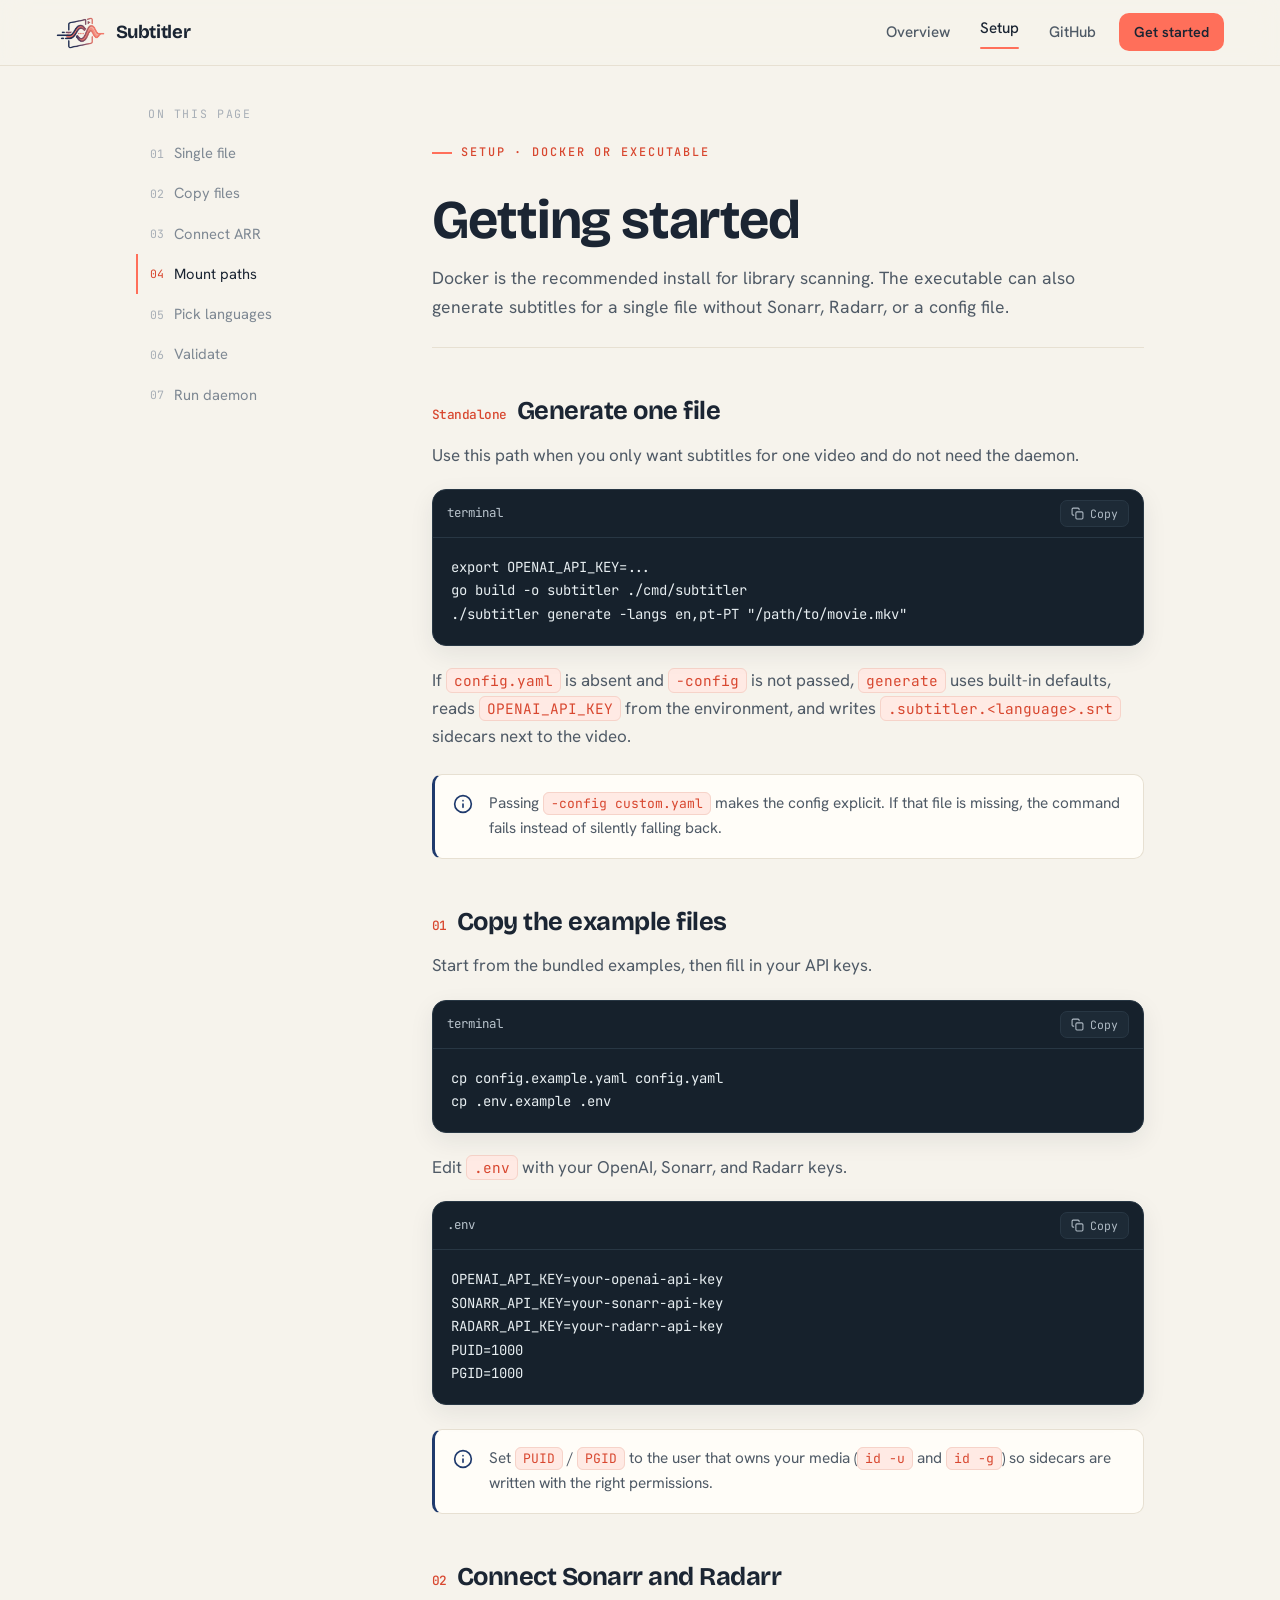
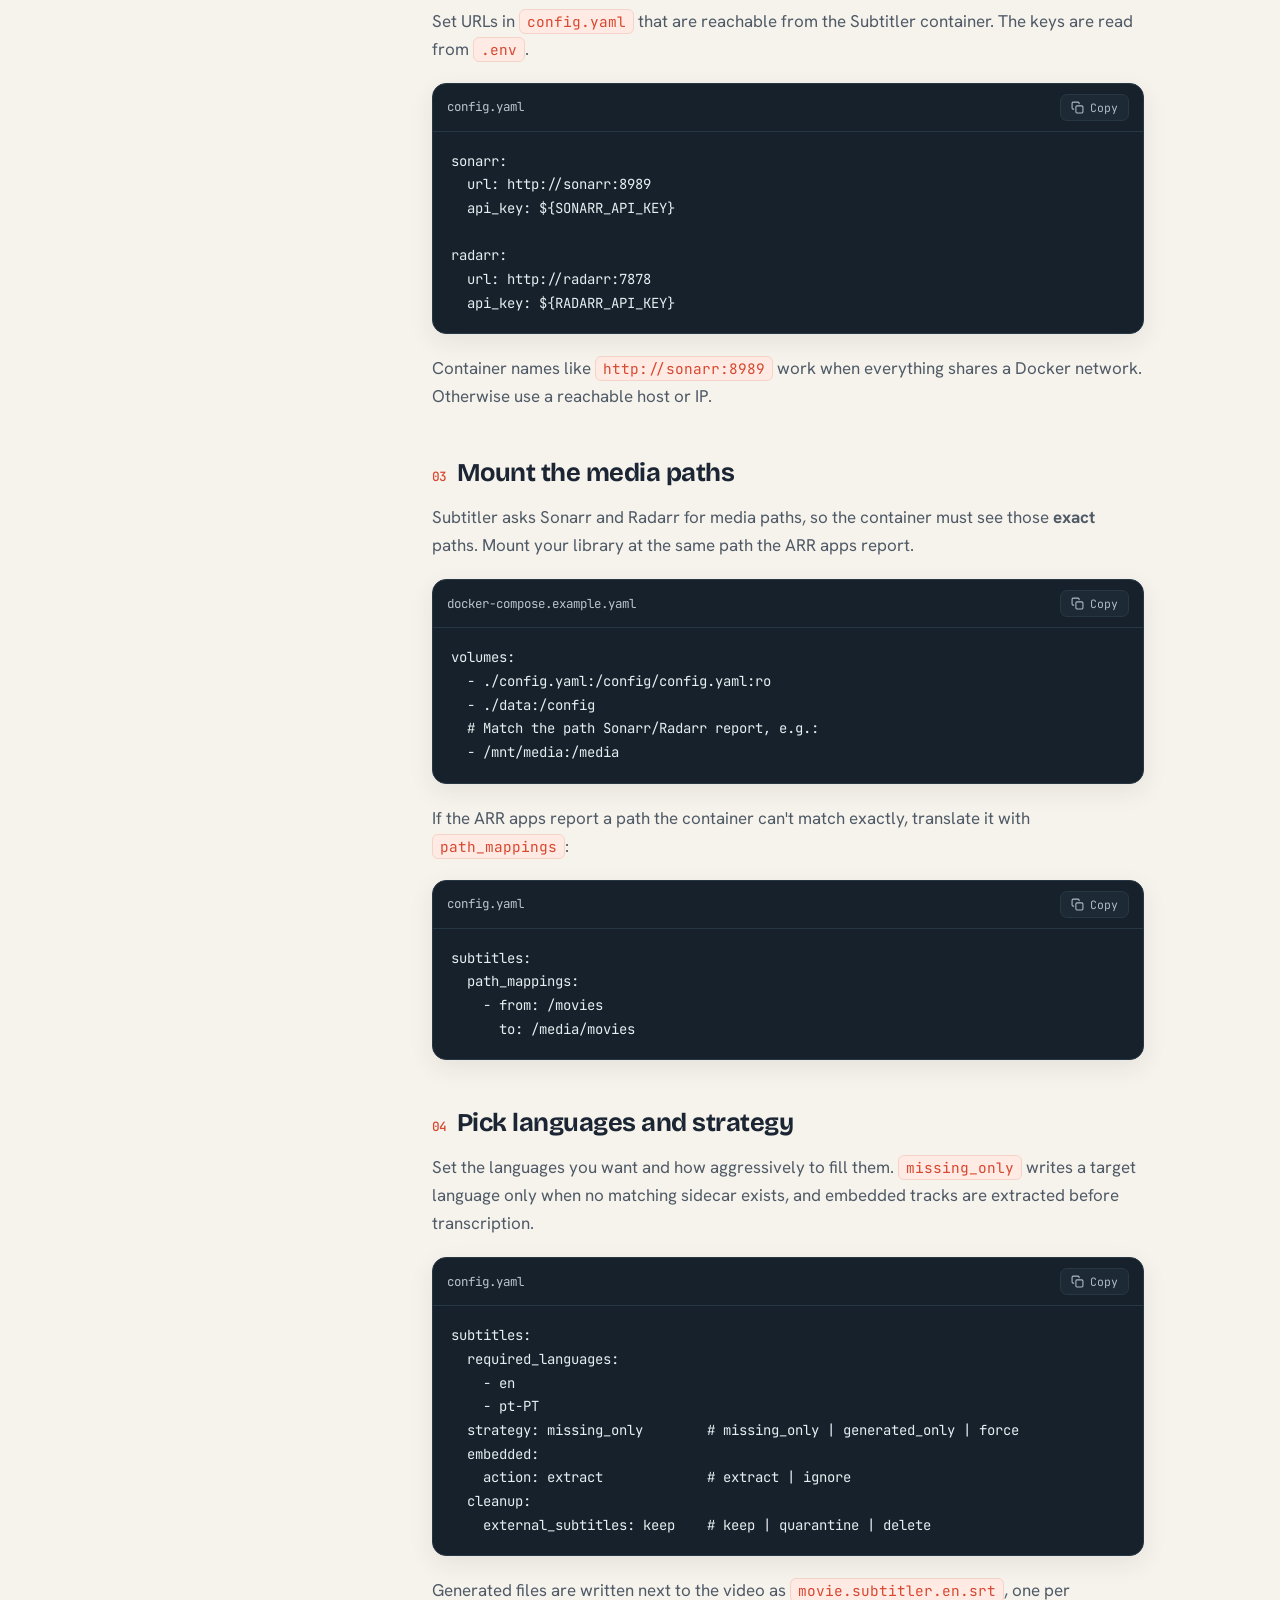
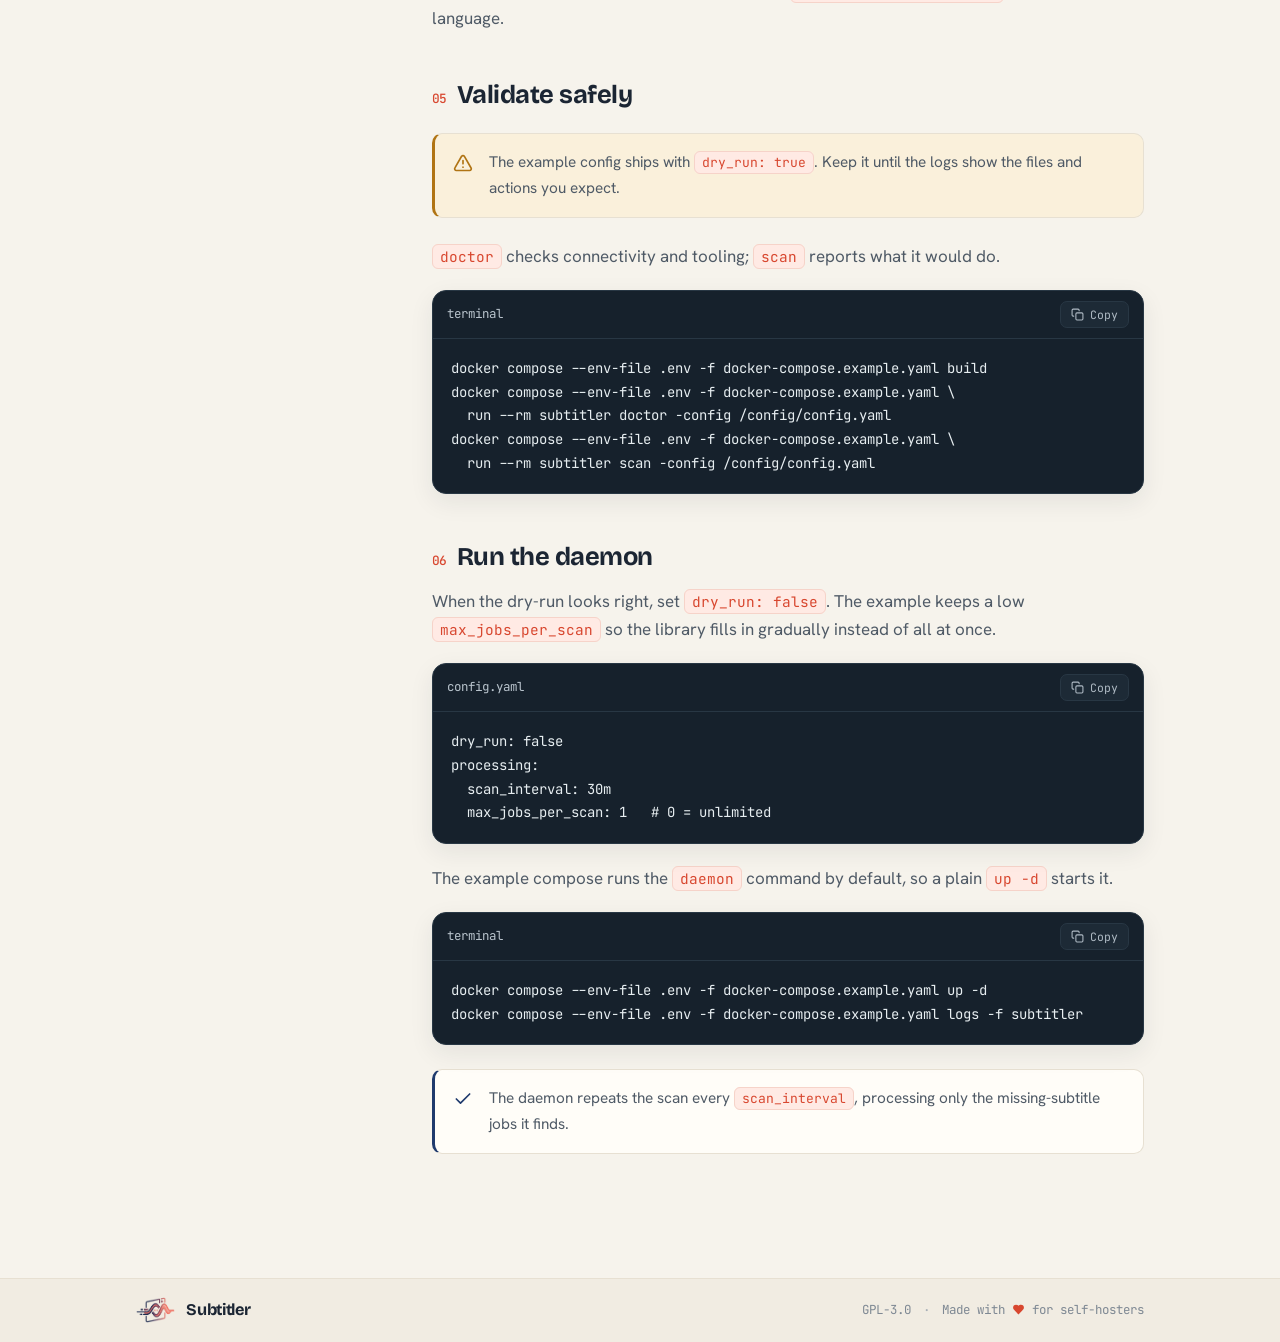
==== docs/getting-started.html @ c9f1393c "Prepare public release" ====
<!doctype html>
<html lang="en">
  <head>
    <meta charset="UTF-8" />
    <meta name="viewport" content="width=device-width, initial-scale=1.0" />
    <title>Getting started — Subtitler</title>
    <meta
      name="description"
      content="Install Subtitler with Docker, connect Sonarr and Radarr, mount media paths, and run the first safe library scan."
    />
    <link rel="icon" href="favicon.png" type="image/png" />
    <link rel="apple-touch-icon" href="apple-touch-icon.png" />
    <link rel="preconnect" href="https://fonts.googleapis.com" />
    <link rel="preconnect" href="https://fonts.gstatic.com" crossorigin />
    <link
      href="https://fonts.googleapis.com/css2?family=Bricolage+Grotesque:opsz,wght@12..96,600;12..96,700;12..96,800&family=Hanken+Grotesk:wght@400;500;600;700&family=JetBrains+Mono:wght@400;500&display=swap"
      rel="stylesheet"
    />
    <link rel="stylesheet" href="styles.css" />
  </head>
  <body>
    <header class="topbar">
      <a class="brand" href="index.html">
        <img class="logo" src="logo.png" alt="Subtitler" /><span>Subtitler</span>
      </a>
      <nav class="nav" id="nav">
        <a href="index.html">Overview</a>
        <a class="active" href="getting-started.html">Setup</a>
        <a href="https://github.com/Pedro-Revez-Silva/subtitler">GitHub</a>
        <a class="btn btn--primary btn--sm nav-cta" href="#copy">Get started</a>
      </nav>
      <button class="nav-toggle" aria-label="Menu" aria-expanded="false" aria-controls="nav">
        <svg viewBox="0 0 24 24" width="20" height="20" fill="none" stroke="currentColor" stroke-width="2" stroke-linecap="round"><path d="M4 7h16M4 12h16M4 17h16"/></svg>
      </button>
    </header>

    <main class="docs">
      <aside class="toc">
        <div class="toc-label">On this page</div>
        <a href="#single-file">Single file</a>
        <a href="#copy">Copy files</a>
        <a href="#arr">Connect ARR</a>
        <a href="#paths">Mount paths</a>
        <a href="#languages">Pick languages</a>
        <a href="#validate">Validate</a>
        <a href="#daemon">Run daemon</a>
      </aside>

      <article class="article">
        <div class="article-head">
          <span class="eyebrow">Setup · Docker or executable</span>
          <h1>Getting started</h1>
          <p>
            Docker is the recommended install for library scanning. The executable can also
            generate subtitles for a single file without Sonarr, Radarr, or a config file.
          </p>
        </div>

        <h2 id="single-file"><span class="step-tag">Standalone</span>Generate one file</h2>
        <p>Use this path when you only want subtitles for one video and do not need the daemon.</p>
        <div class="code">
          <div class="code-head">
            <span class="fname">terminal</span>
            <button class="code-copy" type="button"><svg viewBox="0 0 24 24" fill="none" stroke="currentColor" stroke-width="2" stroke-linecap="round" stroke-linejoin="round"><rect x="9" y="9" width="13" height="13" rx="2"/><path d="M5 15H4a2 2 0 0 1-2-2V4a2 2 0 0 1 2-2h9a2 2 0 0 1 2 2v1"/></svg><span class="copy-label">Copy</span></button>
          </div>
          <pre><code>export OPENAI_API_KEY=...
go build -o subtitler ./cmd/subtitler
./subtitler generate -langs en,pt-PT "/path/to/movie.mkv"</code></pre>
        </div>
        <p>
          If <code>config.yaml</code> is absent and <code>-config</code> is not passed,
          <code>generate</code> uses built-in defaults, reads <code>OPENAI_API_KEY</code>
          from the environment, and writes <code>.subtitler.&lt;language&gt;.srt</code>
          sidecars next to the video.
        </p>
        <div class="callout">
          <svg viewBox="0 0 24 24" fill="none" stroke="currentColor" stroke-width="2" stroke-linecap="round" stroke-linejoin="round"><circle cx="12" cy="12" r="10"/><path d="M12 16v-4M12 8h.01"/></svg>
          <p>Passing <code>-config custom.yaml</code> makes the config explicit. If that file is missing, the command fails instead of silently falling back.</p>
        </div>

        <h2 id="copy"><span class="step-tag">01</span>Copy the example files</h2>
        <p>Start from the bundled examples, then fill in your API keys.</p>
        <div class="code">
          <div class="code-head">
            <span class="fname">terminal</span>
            <button class="code-copy" type="button"><svg viewBox="0 0 24 24" fill="none" stroke="currentColor" stroke-width="2" stroke-linecap="round" stroke-linejoin="round"><rect x="9" y="9" width="13" height="13" rx="2"/><path d="M5 15H4a2 2 0 0 1-2-2V4a2 2 0 0 1 2-2h9a2 2 0 0 1 2 2v1"/></svg><span class="copy-label">Copy</span></button>
          </div>
          <pre><code>cp config.example.yaml config.yaml
cp .env.example .env</code></pre>
        </div>
        <p>Edit <code>.env</code> with your OpenAI, Sonarr, and Radarr keys.</p>
        <div class="code">
          <div class="code-head">
            <span class="fname">.env</span>
            <button class="code-copy" type="button"><svg viewBox="0 0 24 24" fill="none" stroke="currentColor" stroke-width="2" stroke-linecap="round" stroke-linejoin="round"><rect x="9" y="9" width="13" height="13" rx="2"/><path d="M5 15H4a2 2 0 0 1-2-2V4a2 2 0 0 1 2-2h9a2 2 0 0 1 2 2v1"/></svg><span class="copy-label">Copy</span></button>
          </div>
          <pre><code>OPENAI_API_KEY=your-openai-api-key
SONARR_API_KEY=your-sonarr-api-key
RADARR_API_KEY=your-radarr-api-key
PUID=1000
PGID=1000</code></pre>
        </div>
        <div class="callout">
          <svg viewBox="0 0 24 24" fill="none" stroke="currentColor" stroke-width="2" stroke-linecap="round" stroke-linejoin="round"><circle cx="12" cy="12" r="10"/><path d="M12 16v-4M12 8h.01"/></svg>
          <p>Set <code>PUID</code> / <code>PGID</code> to the user that owns your media (<code>id -u</code> and <code>id -g</code>) so sidecars are written with the right permissions.</p>
        </div>

        <h2 id="arr"><span class="step-tag">02</span>Connect Sonarr and Radarr</h2>
        <p>Set URLs in <code>config.yaml</code> that are reachable from the Subtitler container. The keys are read from <code>.env</code>.</p>
        <div class="code">
          <div class="code-head">
            <span class="fname">config.yaml</span>
            <button class="code-copy" type="button"><svg viewBox="0 0 24 24" fill="none" stroke="currentColor" stroke-width="2" stroke-linecap="round" stroke-linejoin="round"><rect x="9" y="9" width="13" height="13" rx="2"/><path d="M5 15H4a2 2 0 0 1-2-2V4a2 2 0 0 1 2-2h9a2 2 0 0 1 2 2v1"/></svg><span class="copy-label">Copy</span></button>
          </div>
          <pre><code>sonarr:
  url: http://sonarr:8989
  api_key: ${SONARR_API_KEY}

radarr:
  url: http://radarr:7878
  api_key: ${RADARR_API_KEY}</code></pre>
        </div>
        <p>Container names like <code>http://sonarr:8989</code> work when everything shares a Docker network. Otherwise use a reachable host or IP.</p>

        <h2 id="paths"><span class="step-tag">03</span>Mount the media paths</h2>
        <p>
          Subtitler asks Sonarr and Radarr for media paths, so the container must see those
          <strong>exact</strong> paths. Mount your library at the same path the ARR apps report.
        </p>
        <div class="code">
          <div class="code-head">
            <span class="fname">docker-compose.example.yaml</span>
            <button class="code-copy" type="button"><svg viewBox="0 0 24 24" fill="none" stroke="currentColor" stroke-width="2" stroke-linecap="round" stroke-linejoin="round"><rect x="9" y="9" width="13" height="13" rx="2"/><path d="M5 15H4a2 2 0 0 1-2-2V4a2 2 0 0 1 2-2h9a2 2 0 0 1 2 2v1"/></svg><span class="copy-label">Copy</span></button>
          </div>
          <pre><code>volumes:
  - ./config.yaml:/config/config.yaml:ro
  - ./data:/config
  # Match the path Sonarr/Radarr report, e.g.:
  - /mnt/media:/media</code></pre>
        </div>
        <p>If the ARR apps report a path the container can't match exactly, translate it with <code>path_mappings</code>:</p>
        <div class="code">
          <div class="code-head">
            <span class="fname">config.yaml</span>
            <button class="code-copy" type="button"><svg viewBox="0 0 24 24" fill="none" stroke="currentColor" stroke-width="2" stroke-linecap="round" stroke-linejoin="round"><rect x="9" y="9" width="13" height="13" rx="2"/><path d="M5 15H4a2 2 0 0 1-2-2V4a2 2 0 0 1 2-2h9a2 2 0 0 1 2 2v1"/></svg><span class="copy-label">Copy</span></button>
          </div>
          <pre><code>subtitles:
  path_mappings:
    - from: /movies
      to: /media/movies</code></pre>
        </div>

        <h2 id="languages"><span class="step-tag">04</span>Pick languages and strategy</h2>
        <p>
          Set the languages you want and how aggressively to fill them. <code>missing_only</code>
          writes a target language only when no matching sidecar exists, and embedded tracks are
          extracted before transcription.
        </p>
        <div class="code">
          <div class="code-head">
            <span class="fname">config.yaml</span>
            <button class="code-copy" type="button"><svg viewBox="0 0 24 24" fill="none" stroke="currentColor" stroke-width="2" stroke-linecap="round" stroke-linejoin="round"><rect x="9" y="9" width="13" height="13" rx="2"/><path d="M5 15H4a2 2 0 0 1-2-2V4a2 2 0 0 1 2-2h9a2 2 0 0 1 2 2v1"/></svg><span class="copy-label">Copy</span></button>
          </div>
          <pre><code>subtitles:
  required_languages:
    - en
    - pt-PT
  strategy: missing_only        # missing_only | generated_only | force
  embedded:
    action: extract             # extract | ignore
  cleanup:
    external_subtitles: keep    # keep | quarantine | delete</code></pre>
        </div>
        <p>Generated files are written next to the video as <code>movie.subtitler.en.srt</code>, one per language.</p>

        <h2 id="validate"><span class="step-tag">05</span>Validate safely</h2>
        <div class="callout callout--warn">
          <svg viewBox="0 0 24 24" fill="none" stroke="currentColor" stroke-width="2" stroke-linecap="round" stroke-linejoin="round"><path d="m10.3 3.9-8 14A2 2 0 0 0 4 21h16a2 2 0 0 0 1.7-3l-8-14a2 2 0 0 0-3.4 0z"/><path d="M12 9v4M12 17h.01"/></svg>
          <p>The example config ships with <code>dry_run: true</code>. Keep it until the logs show the files and actions you expect.</p>
        </div>
        <p><code>doctor</code> checks connectivity and tooling; <code>scan</code> reports what it would do.</p>
        <div class="code">
          <div class="code-head">
            <span class="fname">terminal</span>
            <button class="code-copy" type="button"><svg viewBox="0 0 24 24" fill="none" stroke="currentColor" stroke-width="2" stroke-linecap="round" stroke-linejoin="round"><rect x="9" y="9" width="13" height="13" rx="2"/><path d="M5 15H4a2 2 0 0 1-2-2V4a2 2 0 0 1 2-2h9a2 2 0 0 1 2 2v1"/></svg><span class="copy-label">Copy</span></button>
          </div>
          <pre><code>docker compose --env-file .env -f docker-compose.example.yaml build
docker compose --env-file .env -f docker-compose.example.yaml \
  run --rm subtitler doctor -config /config/config.yaml
docker compose --env-file .env -f docker-compose.example.yaml \
  run --rm subtitler scan -config /config/config.yaml</code></pre>
        </div>

        <h2 id="daemon"><span class="step-tag">06</span>Run the daemon</h2>
        <p>
          When the dry-run looks right, set <code>dry_run: false</code>. The example keeps a low
          <code>max_jobs_per_scan</code> so the library fills in gradually instead of all at once.
        </p>
        <div class="code">
          <div class="code-head">
            <span class="fname">config.yaml</span>
            <button class="code-copy" type="button"><svg viewBox="0 0 24 24" fill="none" stroke="currentColor" stroke-width="2" stroke-linecap="round" stroke-linejoin="round"><rect x="9" y="9" width="13" height="13" rx="2"/><path d="M5 15H4a2 2 0 0 1-2-2V4a2 2 0 0 1 2-2h9a2 2 0 0 1 2 2v1"/></svg><span class="copy-label">Copy</span></button>
          </div>
          <pre><code>dry_run: false
processing:
  scan_interval: 30m
  max_jobs_per_scan: 1   # 0 = unlimited</code></pre>
        </div>
        <p>The example compose runs the <code>daemon</code> command by default, so a plain <code>up -d</code> starts it.</p>
        <div class="code">
          <div class="code-head">
            <span class="fname">terminal</span>
            <button class="code-copy" type="button"><svg viewBox="0 0 24 24" fill="none" stroke="currentColor" stroke-width="2" stroke-linecap="round" stroke-linejoin="round"><rect x="9" y="9" width="13" height="13" rx="2"/><path d="M5 15H4a2 2 0 0 1-2-2V4a2 2 0 0 1 2-2h9a2 2 0 0 1 2 2v1"/></svg><span class="copy-label">Copy</span></button>
          </div>
          <pre><code>docker compose --env-file .env -f docker-compose.example.yaml up -d
docker compose --env-file .env -f docker-compose.example.yaml logs -f subtitler</code></pre>
        </div>
        <div class="callout">
          <svg viewBox="0 0 24 24" fill="none" stroke="currentColor" stroke-width="2" stroke-linecap="round" stroke-linejoin="round"><path d="M20 6 9 17l-5-5"/></svg>
          <p>The daemon repeats the scan every <code>scan_interval</code>, processing only the missing-subtitle jobs it finds.</p>
        </div>
      </article>
    </main>

    <footer class="footer">
      <div class="container footer-thin">
        <a class="brand" href="index.html"><img class="logo" src="logo.png" alt="Subtitler" /><span>Subtitler</span></a>
        <div class="footer-meta">
          <a href="https://github.com/Pedro-Revez-Silva/subtitler/blob/main/LICENSE">GPL-3.0</a>
          <span class="sep">·</span>
          <span>Made with <svg class="heart" viewBox="0 0 24 24" fill="currentColor" aria-hidden="true"><path d="M19 14c1.49-1.46 3-3.21 3-5.5A5.5 5.5 0 0 0 16.5 3c-1.76 0-3 .5-4.5 2-1.5-1.5-2.74-2-4.5-2A5.5 5.5 0 0 0 2 8.5c0 2.29 1.51 4.04 3 5.5l7 7Z"/></svg> for self-hosters</span>
        </div>
      </div>
    </footer>

    <script src="main.js" defer></script>
  </body>
</html>
---- docs/styles.css ----
/* =============================================================================
   Subtitler — design system (light · flat color)
   Warm paper surfaces that match the logo's own near-white card. The logo is
   built from flat navy / violet / coral, so the site is too — no gradients.
   Editorial grotesque type, generous space, restrained accents.
   ============================================================================= */

/* -----------------------------------------------------------------------------
   1. Tokens
   -------------------------------------------------------------------------- */
:root {
  /* Surfaces — warm paper */
  --bg: #f6f3ec;
  --bg-2: #f1ece2;
  --surface: #fffdf8;
  --surface-2: #faf6ee;

  /* Lines */
  --border: #e7e0d2;
  --border-strong: #d8cfbd;

  /* Ink — dark navy-slate text */
  --ink: #1b2533;
  --text-dim: #4f5a66;
  --text-mute: #7e8893;
  --text-faint: #a8afb7;

  /* Brand — flat colors lifted from the mark */
  --coral: #ff6f5a;       /* fills: buttons, icon tiles */
  --coral-ink: #d8472f;   /* coral for text/links on light (contrast) */
  --navy: #1f3a6d;
  --violet: #6f4f93;

  /* Semantic */
  --ok: #1f7a52;
  --warn: #b07414;

  /* Tints */
  --coral-tint: #ffeae4;
  --coral-tint-line: #f6d3c9;
  --ok-tint: #e6f3ec;
  --ok-tint-line: #cce7d9;
  --warn-tint: #faf0db;
  --warn-tint-line: #ecd9ab;

  /* Dark code panel (intentional contrast against the paper) */
  --code-bg: #16212c;
  --code-text: #e7eef1;
  --code-mute: #8b97a3;
  --code-border: #283744;

  /* Type */
  --font-display: "Bricolage Grotesque", ui-sans-serif, system-ui, sans-serif;
  --font-body: "Hanken Grotesk", ui-sans-serif, system-ui, -apple-system, sans-serif;
  --font-mono: "JetBrains Mono", "SF Mono", ui-monospace, Consolas, monospace;

  /* Radii */
  --r-xs: 7px;
  --r-sm: 10px;
  --r-md: 14px;
  --r-lg: 20px;
  --r-pill: 999px;

  /* Shadows — soft, navy-tinted */
  --shadow-sm: 0 1px 2px rgba(27, 37, 51, 0.05);
  --shadow-md: 0 8px 24px rgba(27, 37, 51, 0.08);
  --shadow-lg: 0 24px 56px rgba(27, 37, 51, 0.12);

  /* Layout */
  --maxw: 1120px;
  --maxw-prose: 740px;
  --topbar-h: 66px;
  --gutter: clamp(20px, 5vw, 56px);

  --ease: cubic-bezier(0.22, 0.61, 0.36, 1);
}

/* -----------------------------------------------------------------------------
   2. Base
   -------------------------------------------------------------------------- */
*,
*::before,
*::after {
  box-sizing: border-box;
}

html {
  scroll-behavior: smooth;
  -webkit-text-size-adjust: 100%;
}

body {
  margin: 0;
  font-family: var(--font-body);
  font-size: 17px;
  line-height: 1.65;
  color: var(--ink);
  background: var(--bg);
  -webkit-font-smoothing: antialiased;
  text-rendering: optimizeLegibility;
  overflow-x: hidden;
}

a {
  color: var(--coral-ink);
  text-decoration: none;
}

img,
svg {
  display: block;
  max-width: 100%;
}

::selection {
  background: var(--coral-tint);
  color: var(--ink);
}

:focus-visible {
  outline: 2px solid var(--coral-ink);
  outline-offset: 3px;
  border-radius: 4px;
}

/* -----------------------------------------------------------------------------
   3. Typography
   -------------------------------------------------------------------------- */
h1,
h2,
h3,
h4 {
  font-family: var(--font-display);
  font-weight: 700;
  line-height: 1.05;
  letter-spacing: -0.02em;
  margin: 0;
  color: var(--ink);
}

.display {
  font-size: clamp(2.7rem, 6vw, 4.8rem);
  font-weight: 800;
  letter-spacing: -0.035em;
  line-height: 0.98;
}

h2 {
  font-size: clamp(1.9rem, 3.4vw, 2.7rem);
}

h3 {
  font-size: 1.18rem;
  letter-spacing: -0.01em;
}

p {
  margin: 0 0 1.1em;
}

.lead {
  font-size: clamp(1.08rem, 1.6vw, 1.28rem);
  color: var(--text-dim);
  line-height: 1.6;
}

.accent {
  color: var(--coral-ink);
}

code,
pre,
.mono {
  font-family: var(--font-mono);
}

/* -----------------------------------------------------------------------------
   4. Layout primitives
   -------------------------------------------------------------------------- */
.container {
  width: 100%;
  max-width: var(--maxw);
  margin-inline: auto;
  padding-inline: var(--gutter);
}

.section {
  padding-block: clamp(56px, 8vw, 104px);
  position: relative;
}

.section--alt {
  background: var(--bg-2);
  border-block: 1px solid var(--border);
}

.section-head {
  max-width: 660px;
  margin-bottom: clamp(32px, 4vw, 52px);
}

.eyebrow {
  display: inline-flex;
  align-items: center;
  gap: 9px;
  font-family: var(--font-mono);
  font-size: 0.74rem;
  font-weight: 500;
  letter-spacing: 0.16em;
  text-transform: uppercase;
  color: var(--coral-ink);
  margin-bottom: 15px;
}

.eyebrow::before {
  content: "";
  width: 20px;
  height: 2px;
  background: var(--coral);
}

.section-head p {
  margin-top: 13px;
  color: var(--text-dim);
  font-size: 1.06rem;
}

/* -----------------------------------------------------------------------------
   5. Topbar
   -------------------------------------------------------------------------- */
.topbar {
  position: sticky;
  top: 0;
  z-index: 50;
  height: var(--topbar-h);
  display: flex;
  align-items: center;
  gap: 20px;
  padding-inline: var(--gutter);
  background: rgba(246, 243, 236, 0.82);
  backdrop-filter: blur(14px) saturate(140%);
  border-bottom: 1px solid var(--border);
}

.brand {
  display: inline-flex;
  align-items: center;
  gap: 11px;
  font-family: var(--font-display);
  font-weight: 700;
  font-size: 1.16rem;
  letter-spacing: -0.02em;
  color: var(--ink);
}

.brand .logo {
  height: 32px;
  width: auto;
}

.nav {
  margin-left: auto;
  display: flex;
  align-items: center;
  gap: 4px;
}

.nav a:not(.btn) {
  padding: 8px 13px;
  border-radius: var(--r-xs);
  color: var(--text-dim);
  font-size: 0.95rem;
  font-weight: 500;
  transition: color 0.16s var(--ease), background 0.16s var(--ease);
}

.nav a:not(.btn):hover {
  color: var(--ink);
  background: var(--surface-2);
}

.nav a.active {
  color: var(--ink);
}

.nav a.active::after {
  content: "";
  display: block;
  height: 2px;
  margin-top: 5px;
  border-radius: 2px;
  background: var(--coral);
}

.nav .nav-cta {
  margin-left: 6px;
}

.nav-toggle {
  display: none;
  margin-left: auto;
  width: 42px;
  height: 42px;
  border: 1px solid var(--border-strong);
  border-radius: var(--r-xs);
  background: var(--surface);
  color: var(--ink);
  cursor: pointer;
}

/* -----------------------------------------------------------------------------
   6. Buttons, pills, chips
   -------------------------------------------------------------------------- */
.btn {
  display: inline-flex;
  align-items: center;
  justify-content: center;
  gap: 9px;
  min-height: 46px;
  padding: 0 20px;
  border: 1px solid var(--border-strong);
  border-radius: var(--r-sm);
  background: var(--surface);
  color: var(--ink);
  font-family: var(--font-body);
  font-size: 0.98rem;
  font-weight: 600;
  cursor: pointer;
  transition: transform 0.16s var(--ease), border-color 0.16s var(--ease),
    background 0.16s var(--ease), box-shadow 0.16s var(--ease);
}

.btn:hover {
  transform: translateY(-2px);
  box-shadow: var(--shadow-sm);
}

.btn svg {
  width: 18px;
  height: 18px;
}

/* coral fill, dark ink label — flat and high-contrast */
.btn--primary {
  border-color: transparent;
  background: var(--coral);
  color: var(--ink);
}

.btn--primary:hover {
  background: #ff5e46;
  box-shadow: 0 10px 26px rgba(255, 111, 90, 0.34);
}

.btn--ghost {
  background: transparent;
  border-color: var(--border-strong);
}

.btn--ghost:hover {
  background: var(--surface);
}

.btn--sm {
  min-height: 38px;
  padding: 0 14px;
  font-size: 0.9rem;
}

.pill {
  display: inline-flex;
  align-items: center;
  gap: 8px;
  padding: 6px 14px;
  border: 1px solid var(--border-strong);
  border-radius: var(--r-pill);
  background: var(--surface);
  font-family: var(--font-mono);
  font-size: 0.76rem;
  letter-spacing: 0.03em;
  color: var(--text-dim);
}

.pill .dot {
  width: 7px;
  height: 7px;
  border-radius: 50%;
  background: var(--ok);
}

.pill .dot--beta {
  background: #f0852b;
  box-shadow: 0 0 0 3px rgba(240, 133, 43, 0.16);
}

.chip {
  display: inline-flex;
  align-items: center;
  gap: 5px;
  padding: 3px 9px;
  border-radius: var(--r-pill);
  font-family: var(--font-mono);
  font-size: 0.72rem;
  font-weight: 500;
  border: 1px solid var(--border);
  color: var(--text-dim);
  white-space: nowrap;
}

.chip--ok {
  color: var(--ok);
  border-color: var(--ok-tint-line);
  background: var(--ok-tint);
}

.chip--run {
  color: var(--coral-ink);
  border-color: var(--coral-tint-line);
  background: var(--coral-tint);
}

/* -----------------------------------------------------------------------------
   7. Hero
   -------------------------------------------------------------------------- */
.hero {
  padding-block: clamp(52px, 8vw, 96px) clamp(56px, 9vw, 104px);
}

.hero-grid {
  display: grid;
  grid-template-columns: minmax(0, 1.04fr) minmax(0, 0.96fr);
  gap: clamp(36px, 6vw, 76px);
  align-items: center;
}

.hero-inner {
  max-width: 760px;
}

.hero h1 {
  margin: 18px 0 22px;
}

.hero .lead {
  max-width: 620px;
  margin-bottom: 30px;
}

.hero-actions {
  display: flex;
  flex-wrap: wrap;
  gap: 14px;
  margin-bottom: 28px;
}

.hero-meta {
  display: flex;
  flex-wrap: wrap;
  gap: 10px 22px;
  color: var(--text-mute);
  font-family: var(--font-mono);
  font-size: 0.8rem;
}

.hero-meta span {
  display: inline-flex;
  align-items: center;
  gap: 7px;
}

.hero-meta svg {
  width: 15px;
  height: 15px;
  color: var(--coral-ink);
}

/* -----------------------------------------------------------------------------
   8. Steps (how it works)
   -------------------------------------------------------------------------- */
.steps {
  display: grid;
  grid-template-columns: repeat(4, 1fr);
  gap: 18px;
}

.step {
  position: relative;
  padding: 26px 22px;
  border: 1px solid var(--border);
  border-radius: var(--r-md);
  background: var(--surface);
  transition: border-color 0.2s var(--ease), transform 0.2s var(--ease),
    box-shadow 0.2s var(--ease);
}

.step:hover {
  border-color: var(--border-strong);
  transform: translateY(-3px);
  box-shadow: var(--shadow-md);
}

.step .num {
  display: inline-flex;
  align-items: center;
  justify-content: center;
  width: 38px;
  height: 38px;
  border-radius: var(--r-sm);
  background: var(--coral-tint);
  border: 1px solid var(--coral-tint-line);
  color: var(--coral-ink);
  font-family: var(--font-mono);
  font-weight: 500;
  margin-bottom: 18px;
}

.step h3 {
  margin-bottom: 8px;
}

.step p {
  margin: 0;
  color: var(--text-dim);
  font-size: 0.95rem;
}

.step:not(:last-child)::after {
  content: "";
  position: absolute;
  top: 44px;
  right: -13px;
  width: 8px;
  height: 8px;
  border-top: 2px solid var(--border-strong);
  border-right: 2px solid var(--border-strong);
  transform: rotate(45deg);
  z-index: 1;
}

/* -----------------------------------------------------------------------------
   9. Feature cards
   -------------------------------------------------------------------------- */
.features {
  display: grid;
  grid-template-columns: repeat(4, 1fr);
  gap: 18px;
}

.feature {
  position: relative;
  padding: 26px 24px;
  border: 1px solid var(--border);
  border-radius: var(--r-md);
  background: var(--surface);
  transition: border-color 0.2s var(--ease), transform 0.2s var(--ease),
    box-shadow 0.2s var(--ease);
}

.feature:hover {
  transform: translateY(-3px);
  border-color: var(--border-strong);
  box-shadow: var(--shadow-md);
}

.feature .icon {
  display: inline-flex;
  align-items: center;
  justify-content: center;
  width: 44px;
  height: 44px;
  border-radius: var(--r-sm);
  background: var(--coral-tint);
  color: var(--coral-ink);
  margin-bottom: 16px;
}

.feature .icon svg {
  width: 21px;
  height: 21px;
}

.feature h3 {
  margin-bottom: 8px;
}

.feature p {
  margin: 0;
  color: var(--text-dim);
  font-size: 0.93rem;
}

/* -----------------------------------------------------------------------------
   10. Code blocks (dark panel) + copy
   -------------------------------------------------------------------------- */
.code {
  position: relative;
  border: 1px solid var(--code-border);
  border-radius: var(--r-md);
  background: var(--code-bg);
  overflow: hidden;
  box-shadow: var(--shadow-md);
}

.code-head {
  display: flex;
  align-items: center;
  gap: 9px;
  padding: 10px 14px;
  border-bottom: 1px solid var(--code-border);
  font-family: var(--font-mono);
  font-size: 0.78rem;
  color: var(--code-mute);
}

.code-head .fname {
  color: #b9c4cd;
}

.code-copy {
  margin-left: auto;
  display: inline-flex;
  align-items: center;
  gap: 6px;
  padding: 5px 10px;
  border: 1px solid var(--code-border);
  border-radius: var(--r-xs);
  background: #1d2a36;
  color: #aeb9c3;
  font-family: var(--font-mono);
  font-size: 0.72rem;
  cursor: pointer;
  transition: color 0.16s, border-color 0.16s, background 0.16s;
}

.code-copy:hover {
  color: #fff;
  background: #25333f;
}

.code-copy svg {
  width: 13px;
  height: 13px;
}

.code-copy.copied {
  color: #6bd3a3;
  border-color: #2f5a48;
}

pre {
  margin: 0;
  overflow: auto;
  padding: 18px;
  font-size: 0.87rem;
  line-height: 1.7;
  color: var(--code-text);
}

pre code {
  font-family: var(--font-mono);
}

/* inline code */
p code,
li code,
.article code {
  padding: 2px 7px;
  border: 1px solid var(--coral-tint-line);
  border-radius: 6px;
  background: var(--coral-tint);
  color: var(--coral-ink);
  font-size: 0.85em;
}

/* ...but never style code inside a code block (beats .article code) */
pre code,
.article pre code {
  padding: 0;
  border: 0;
  border-radius: 0;
  background: none;
  color: inherit;
  font-size: inherit;
}

/* -----------------------------------------------------------------------------
   11. Footer
   -------------------------------------------------------------------------- */
.footer {
  border-top: 1px solid var(--border);
  background: var(--bg-2);
  padding-block: 18px;
}

.footer-thin {
  display: flex;
  align-items: center;
  justify-content: space-between;
  gap: 12px 24px;
  flex-wrap: wrap;
}

.footer-thin .brand {
  font-size: 1.02rem;
}

.footer-thin .brand .logo {
  height: 26px;
}

.footer-meta {
  display: inline-flex;
  align-items: center;
  gap: 12px;
  color: var(--text-mute);
  font-family: var(--font-mono);
  font-size: 0.78rem;
}

.footer-meta a {
  color: var(--text-mute);
  transition: color 0.16s var(--ease);
}

.footer-meta a:hover {
  color: var(--ink);
}

.footer-meta .sep {
  color: var(--text-faint);
}

.footer-meta .heart {
  display: inline-block;
  width: 13px;
  height: 13px;
  color: var(--coral-ink);
  vertical-align: -2px;
}

/* -----------------------------------------------------------------------------
   12. Docs / article layout
   -------------------------------------------------------------------------- */
.docs {
  display: grid;
  grid-template-columns: 240px minmax(0, 1fr);
  gap: clamp(28px, 5vw, 56px);
  max-width: var(--maxw);
  margin-inline: auto;
  padding-inline: var(--gutter);
  align-items: start;
}

.toc {
  position: sticky;
  top: calc(var(--topbar-h) + 32px);
  padding: 6px 0;
  counter-reset: toc-item;
}

.toc .toc-label {
  font-family: var(--font-mono);
  font-size: 0.72rem;
  letter-spacing: 0.14em;
  text-transform: uppercase;
  color: var(--text-faint);
  padding: 0 12px 10px;
}

.toc a {
  display: flex;
  align-items: center;
  gap: 10px;
  color: var(--text-mute);
  font-size: 0.92rem;
  padding: 8px 12px;
  border-left: 2px solid transparent;
  transition: color 0.16s var(--ease), border-color 0.16s var(--ease);
}

.toc a::before {
  content: counter(toc-item, decimal-leading-zero);
  counter-increment: toc-item;
  font-family: var(--font-mono);
  font-size: 0.72rem;
  color: var(--text-faint);
}

.toc a:hover {
  color: var(--text-dim);
}

.toc a.active {
  color: var(--ink);
  border-left-color: var(--coral);
}

.toc a.active::before {
  color: var(--coral-ink);
}

.article {
  max-width: var(--maxw-prose);
  padding-block: clamp(40px, 6vw, 68px) clamp(56px, 9vw, 100px);
}

.article-head {
  margin-bottom: 38px;
  padding-bottom: 26px;
  border-bottom: 1px solid var(--border);
}

.article-head h1 {
  font-size: clamp(2.3rem, 4.6vw, 3.4rem);
  margin: 14px 0 14px;
}

.article-head p {
  color: var(--text-dim);
  font-size: 1.1rem;
  margin: 0;
}

.article h2 {
  font-size: 1.6rem;
  margin: 50px 0 16px;
  scroll-margin-top: calc(var(--topbar-h) + 24px);
}

.article h2 .step-tag {
  font-family: var(--font-mono);
  font-size: 0.8rem;
  font-weight: 500;
  color: var(--coral-ink);
  margin-right: 10px;
}

.article p,
.article li {
  color: var(--text-dim);
}

.article ul {
  padding-left: 20px;
}

.article li {
  margin-bottom: 8px;
}

.article .code {
  margin: 20px 0;
}

/* callouts */
.callout {
  display: grid;
  grid-template-columns: 22px 1fr;
  gap: 14px;
  margin: 24px 0;
  padding: 16px 18px;
  border: 1px solid var(--border);
  border-left-width: 3px;
  border-left-color: var(--navy);
  border-radius: var(--r-sm);
  background: var(--surface);
  color: var(--text-dim);
  font-size: 0.96rem;
}

.callout svg {
  width: 20px;
  height: 20px;
  margin-top: 3px;
  color: var(--navy);
}

.callout--warn {
  border-left-color: var(--warn);
  background: var(--warn-tint);
}

.callout--warn svg {
  color: var(--warn);
}

.callout p {
  margin: 0;
}

/* -----------------------------------------------------------------------------
   13. Reveal-on-scroll
   -------------------------------------------------------------------------- */
[data-reveal] {
  opacity: 0;
  transform: translateY(16px);
  transition: opacity 0.6s var(--ease), transform 0.6s var(--ease);
}

[data-reveal].in {
  opacity: 1;
  transform: none;
}

@media (prefers-reduced-motion: reduce) {
  * {
    animation: none !important;
    transition: none !important;
  }
  html {
    scroll-behavior: auto;
  }
  [data-reveal] {
    opacity: 1;
    transform: none;
  }
}

/* -----------------------------------------------------------------------------
   14. Responsive
   -------------------------------------------------------------------------- */
@media (max-width: 980px) {
  .features {
    grid-template-columns: repeat(2, 1fr);
  }
  .steps {
    grid-template-columns: repeat(2, 1fr);
  }
  .step:not(:last-child)::after {
    display: none;
  }
}

@media (max-width: 820px) {
  .nav {
    position: fixed;
    inset: var(--topbar-h) 0 auto 0;
    flex-direction: column;
    align-items: stretch;
    gap: 4px;
    padding: 14px var(--gutter) 22px;
    background: rgba(246, 243, 236, 0.96);
    backdrop-filter: blur(14px) saturate(140%);
    border-bottom: 1px solid var(--border);
    box-shadow: var(--shadow-md);
    transform: translateY(-12px);
    opacity: 0;
    pointer-events: none;
    transition: opacity 0.2s var(--ease), transform 0.2s var(--ease);
  }
  .nav.open {
    opacity: 1;
    transform: none;
    pointer-events: auto;
  }
  .nav a:not(.btn) {
    padding: 12px 13px;
  }
  .nav a.active::after {
    display: none;
  }
  .nav-toggle {
    display: inline-flex;
    align-items: center;
    justify-content: center;
  }
  .hero-grid {
    grid-template-columns: 1fr;
  }
  .docs {
    grid-template-columns: 1fr;
  }
  .toc {
    position: static;
    display: flex;
    flex-wrap: wrap;
    gap: 4px;
    padding-top: 18px;
    border-bottom: 1px solid var(--border);
  }
  .toc .toc-label {
    width: 100%;
  }
  .toc a {
    border-left: 0;
    border-bottom: 2px solid transparent;
  }
  .toc a.active {
    border-left: 0;
    border-bottom-color: var(--coral);
  }
}

@media (max-width: 620px) {
  body {
    font-size: 16px;
  }
  .features,
  .steps {
    grid-template-columns: 1fr;
  }
  .hero-actions .btn {
    flex: 1;
  }
}
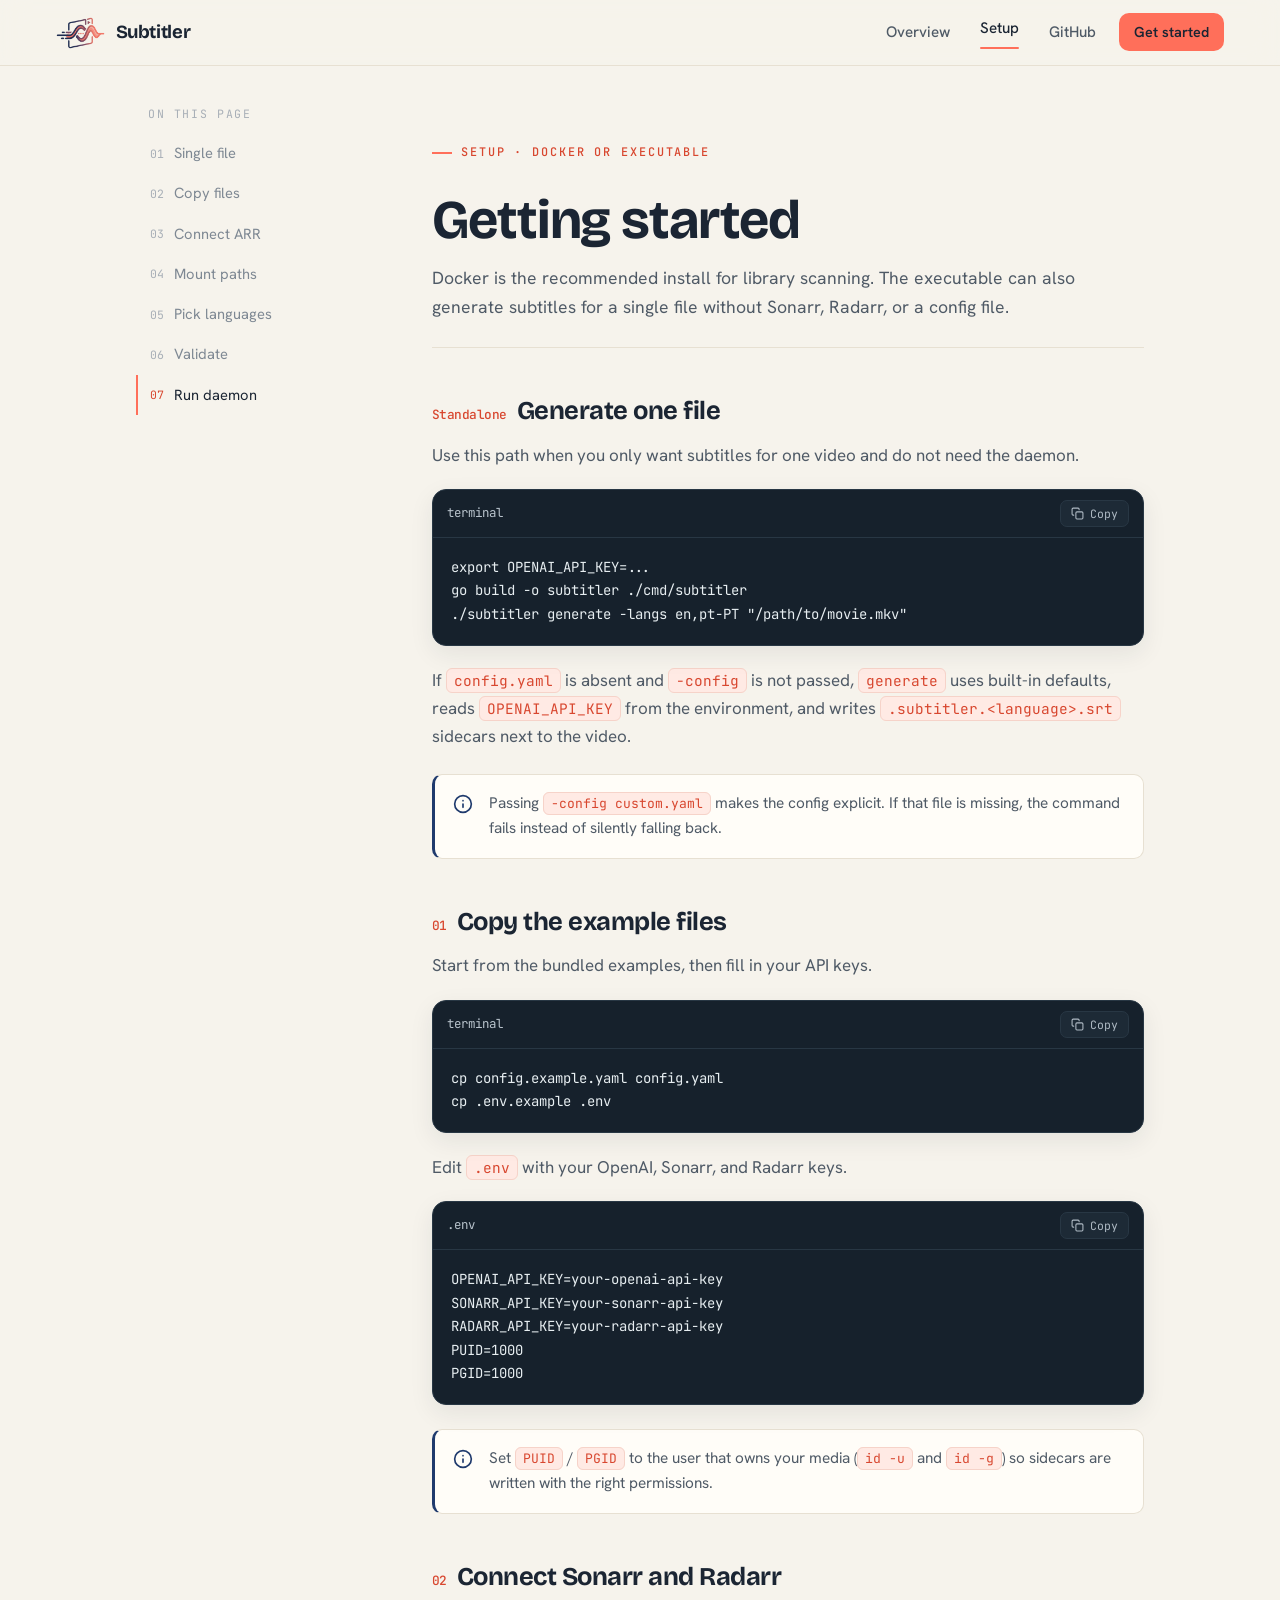
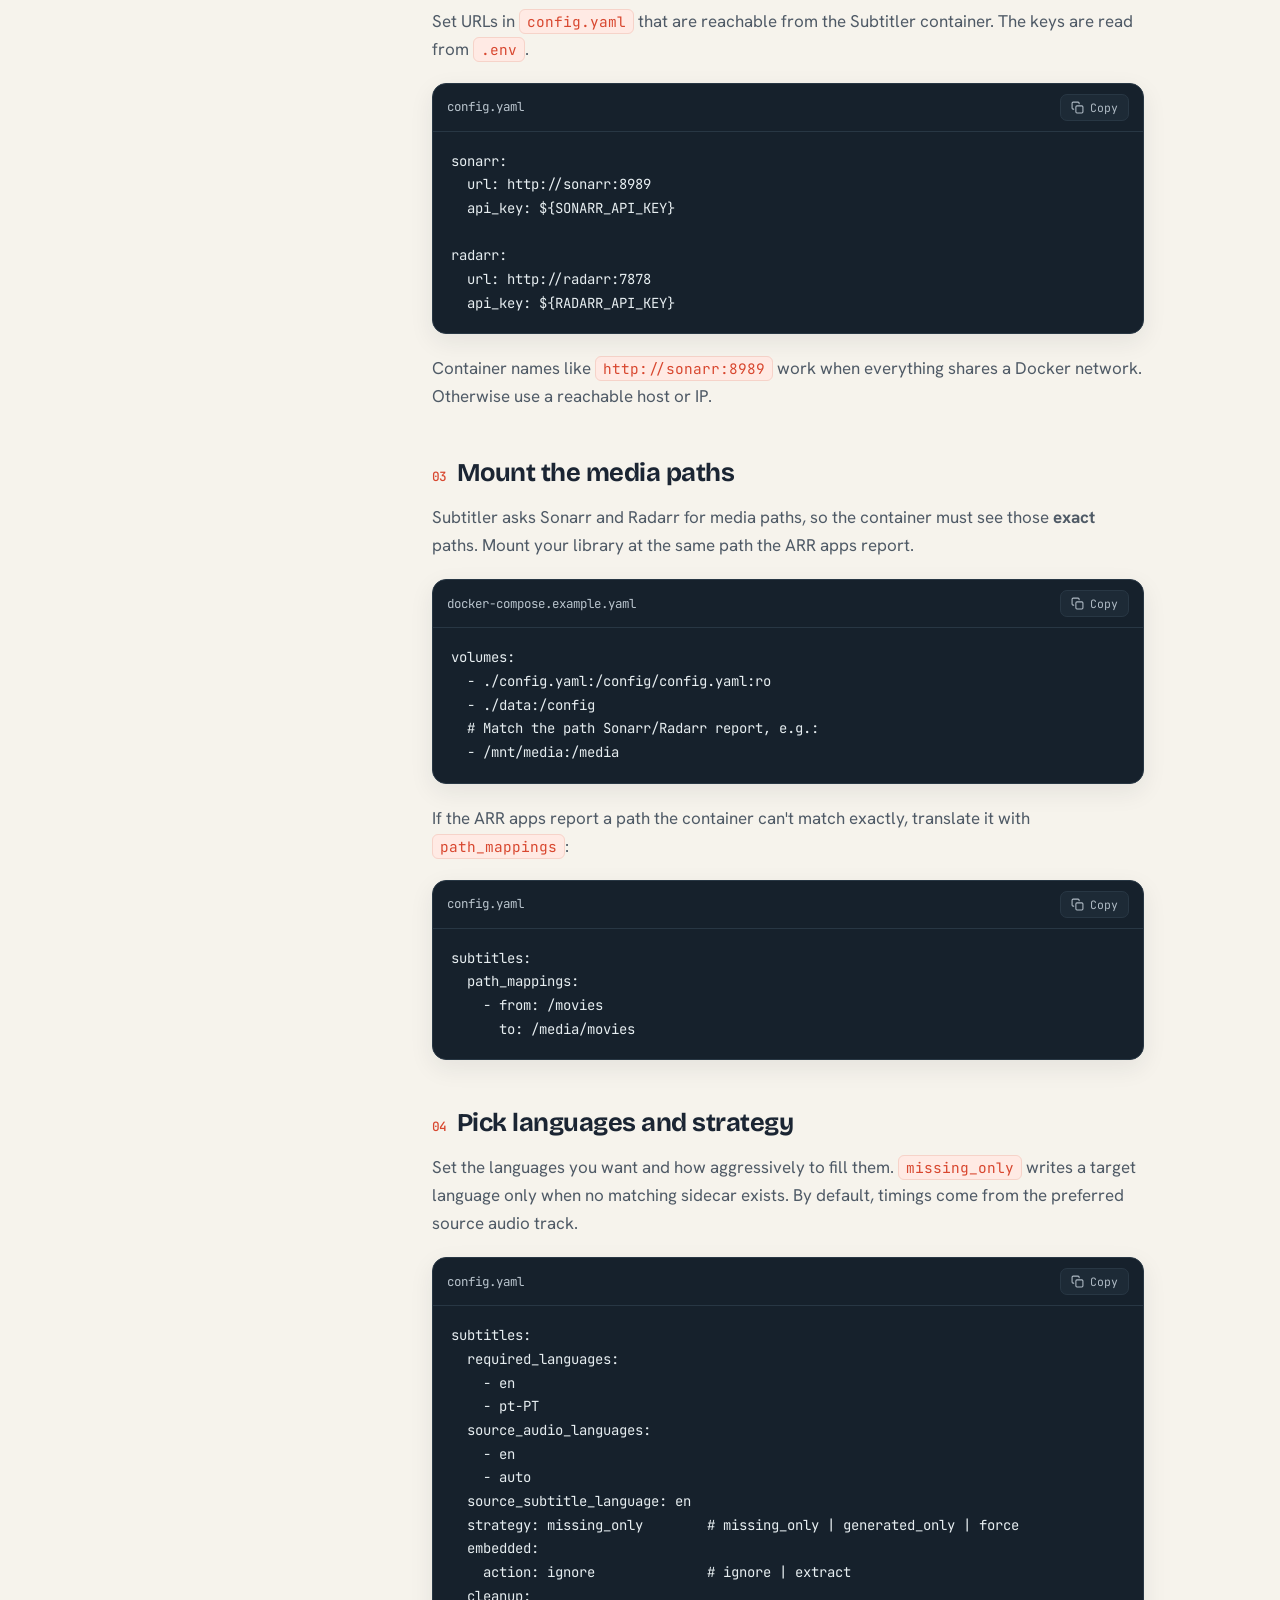
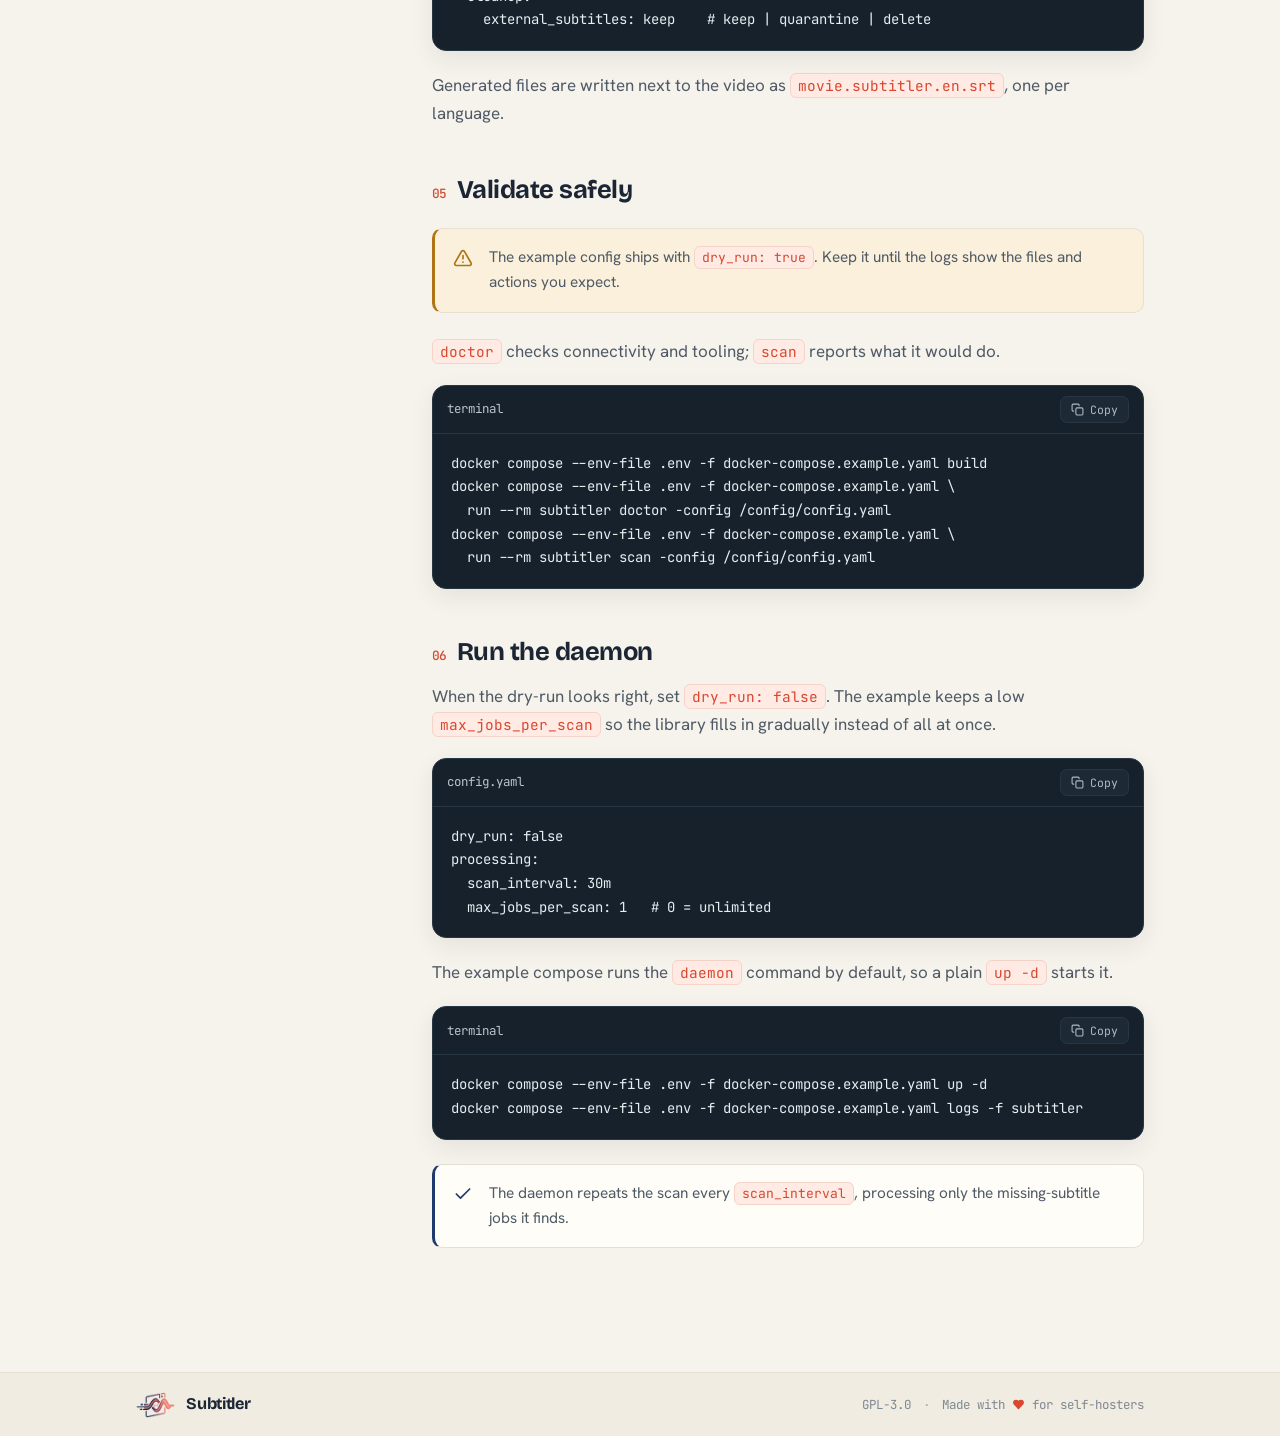
==== commit b9460d48: "Make source audio policy explicit" ====
--- a/docs/getting-started.html
+++ b/docs/getting-started.html
@@ -153,8 +153,8 @@
         <h2 id="languages"><span class="step-tag">04</span>Pick languages and strategy</h2>
         <p>
           Set the languages you want and how aggressively to fill them. <code>missing_only</code>
-          writes a target language only when no matching sidecar exists, and embedded tracks are
-          extracted before transcription.
+          writes a target language only when no matching sidecar exists. By default, timings come
+          from the preferred source audio track.
         </p>
         <div class="code">
           <div class="code-head">
@@ -165,9 +165,13 @@
   required_languages:
     - en
     - pt-PT
+  source_audio_languages:
+    - en
+    - auto
+  source_subtitle_language: en
   strategy: missing_only        # missing_only | generated_only | force
   embedded:
-    action: extract             # extract | ignore
+    action: ignore              # ignore | extract
   cleanup:
     external_subtitles: keep    # keep | quarantine | delete</code></pre>
         </div>
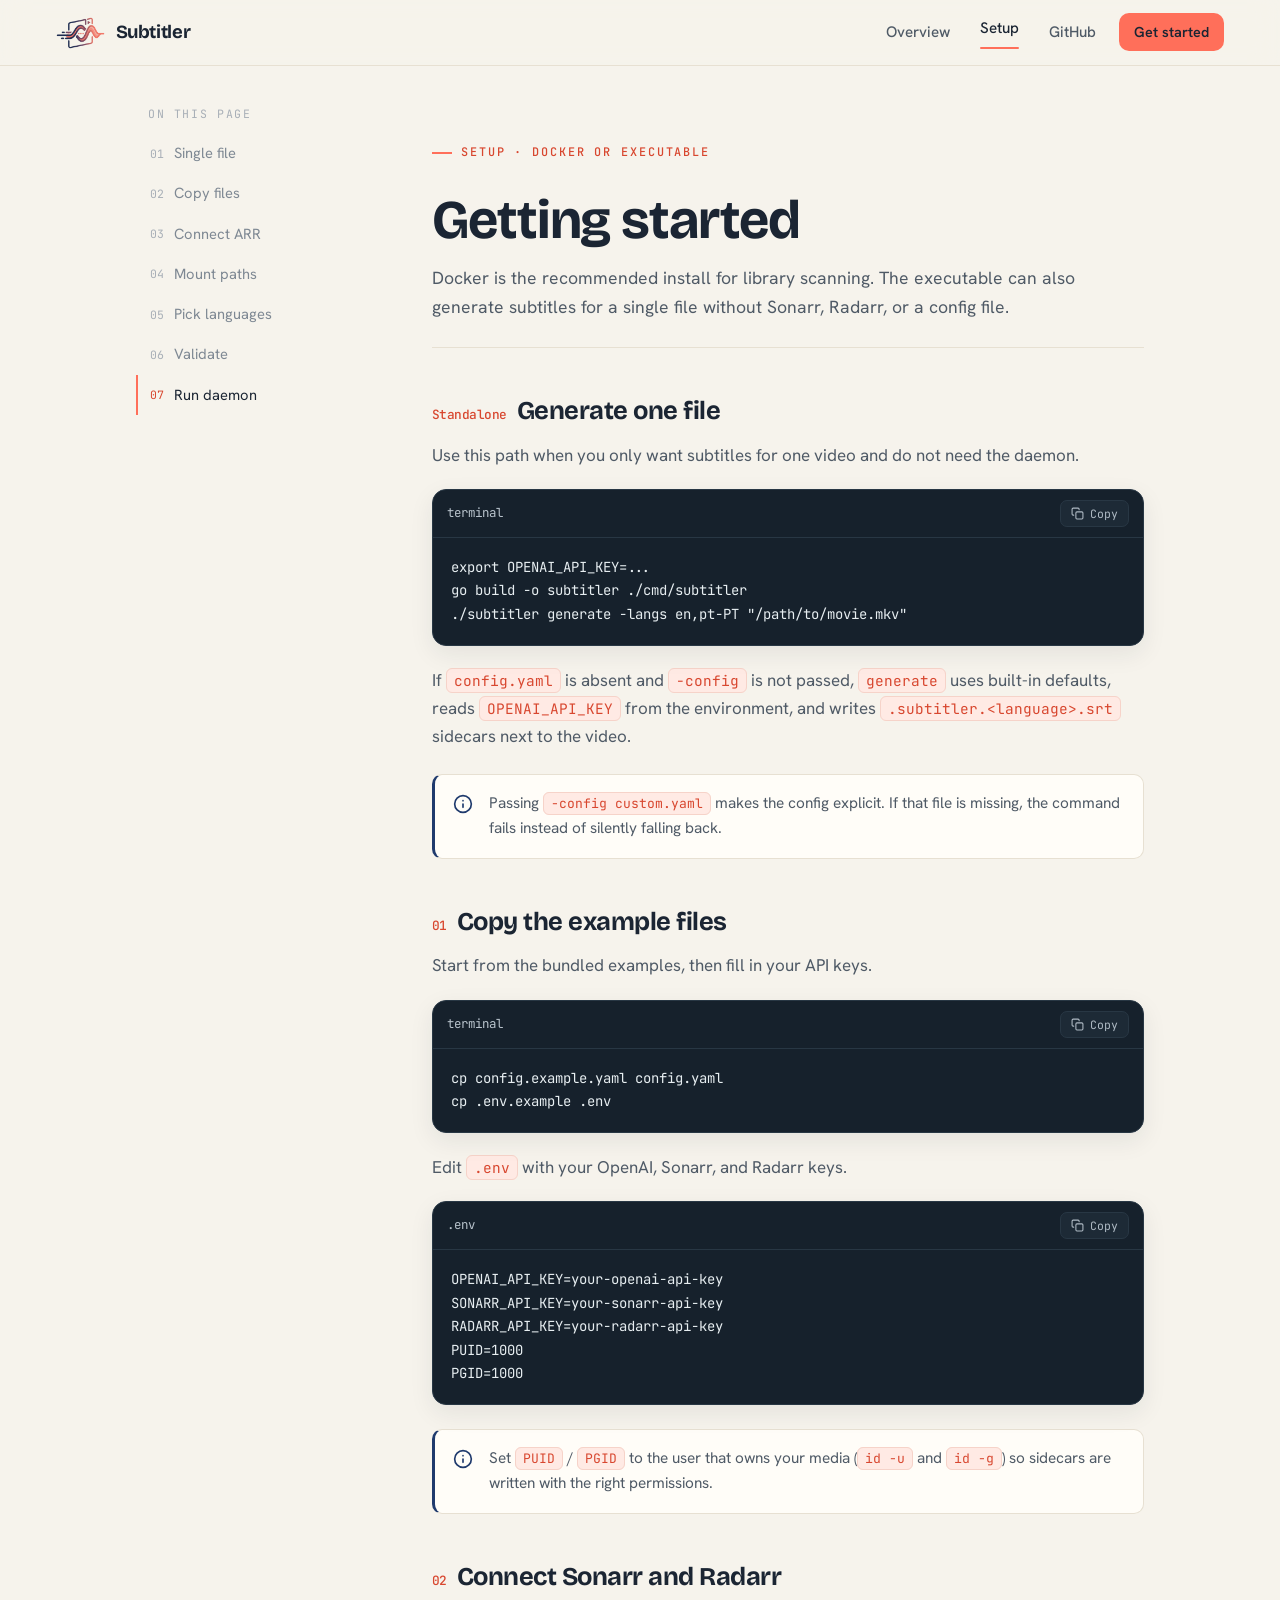
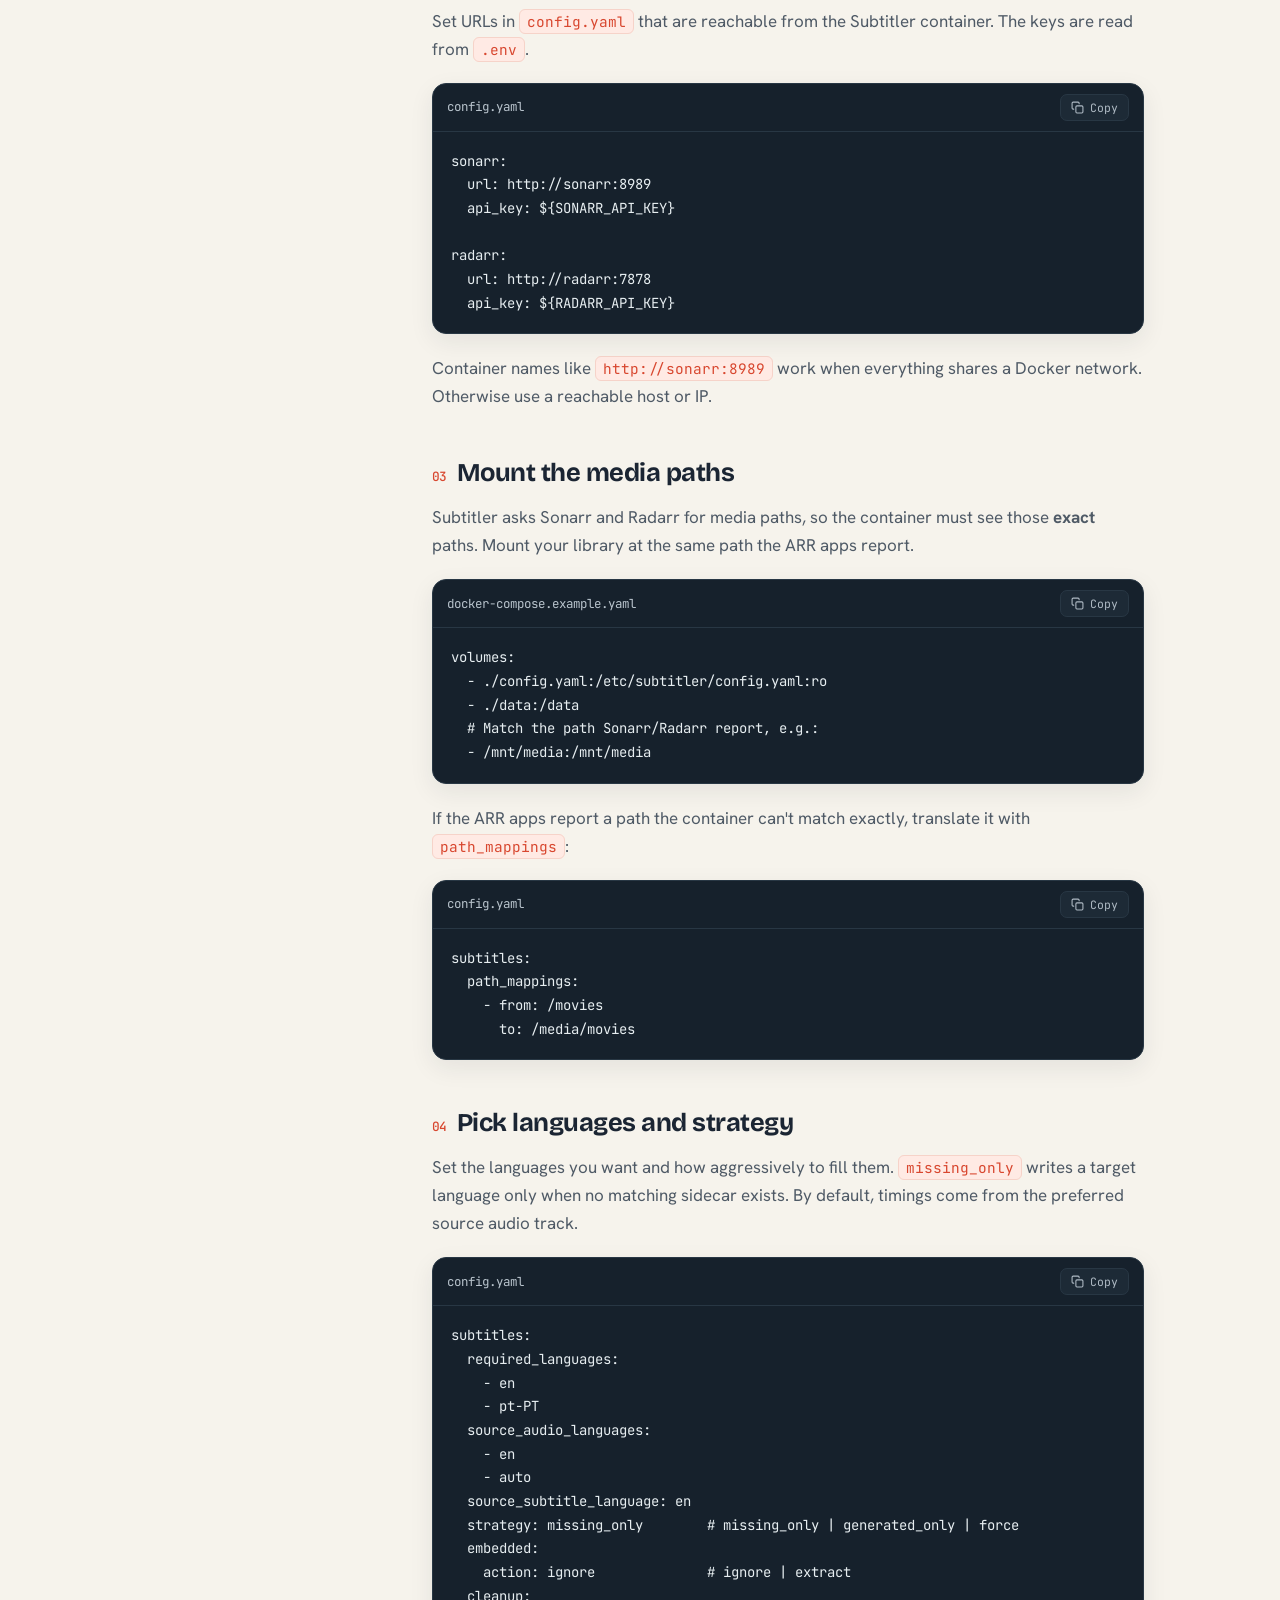
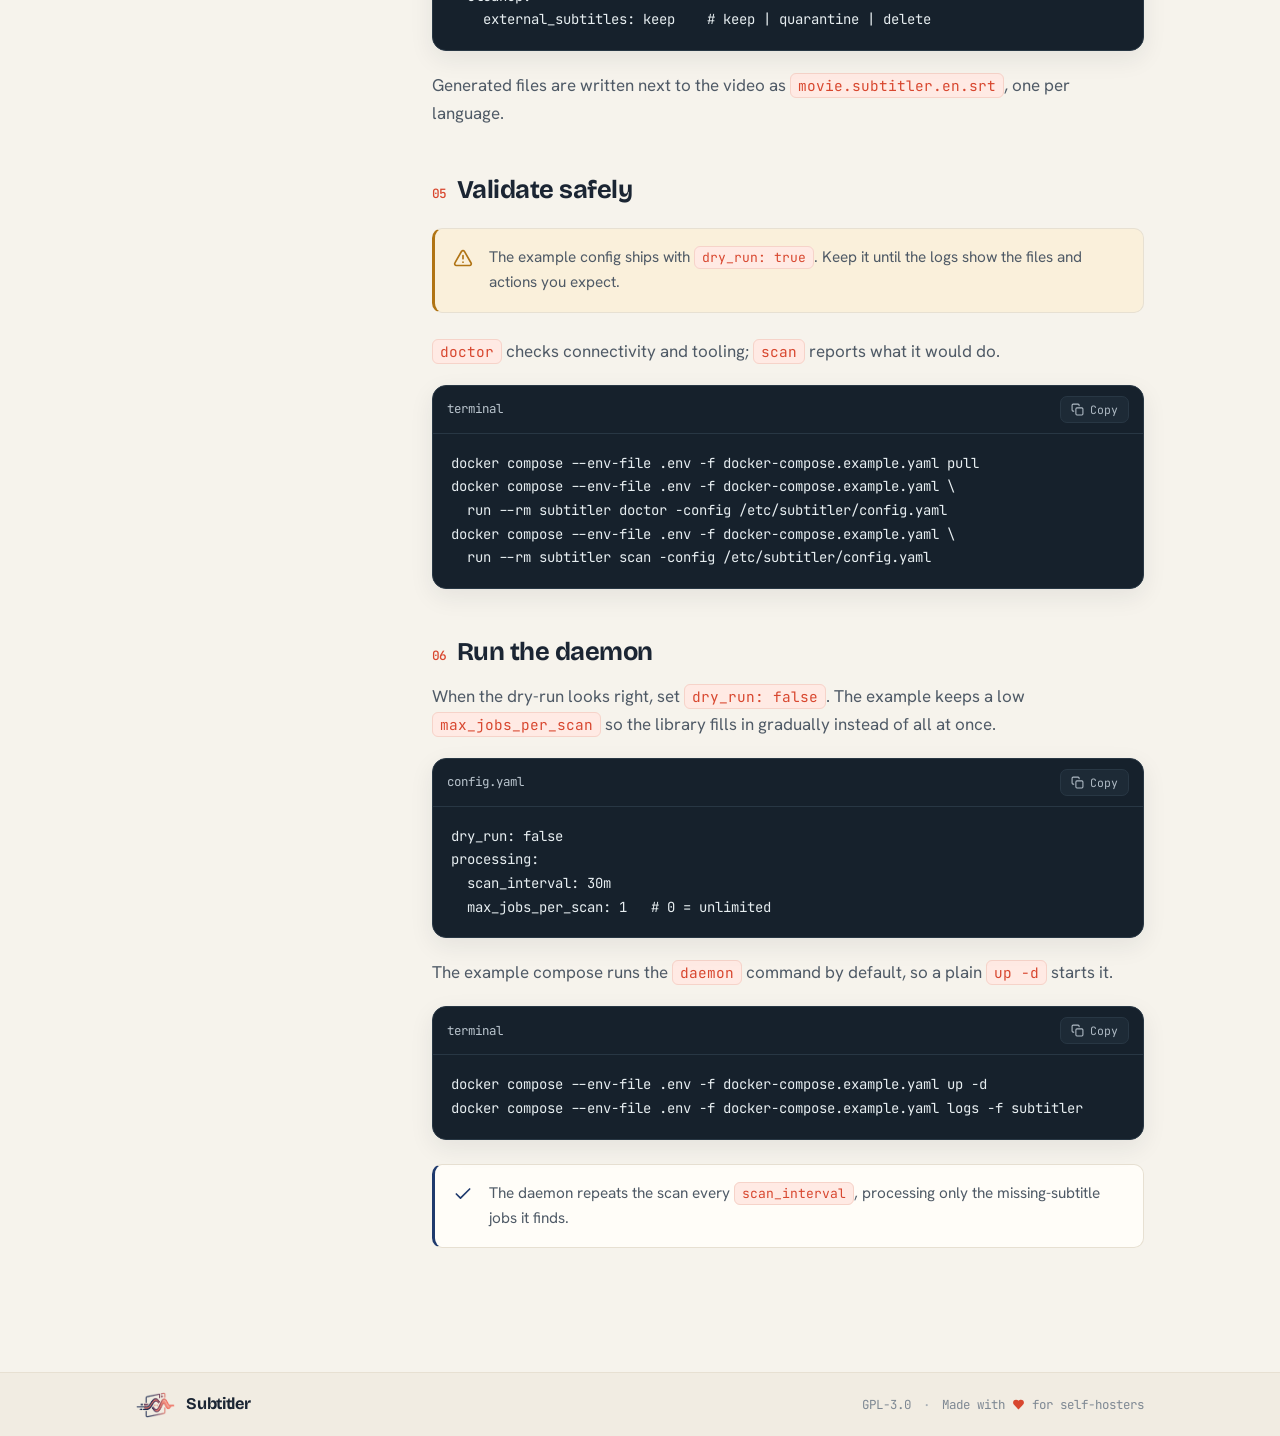
==== commit 61db9d64: "Fix setup documentation paths" ====
--- a/docs/getting-started.html
+++ b/docs/getting-started.html
@@ -133,10 +133,10 @@
             <button class="code-copy" type="button"><svg viewBox="0 0 24 24" fill="none" stroke="currentColor" stroke-width="2" stroke-linecap="round" stroke-linejoin="round"><rect x="9" y="9" width="13" height="13" rx="2"/><path d="M5 15H4a2 2 0 0 1-2-2V4a2 2 0 0 1 2-2h9a2 2 0 0 1 2 2v1"/></svg><span class="copy-label">Copy</span></button>
           </div>
           <pre><code>volumes:
-  - ./config.yaml:/config/config.yaml:ro
-  - ./data:/config
+  - ./config.yaml:/etc/subtitler/config.yaml:ro
+  - ./data:/data
   # Match the path Sonarr/Radarr report, e.g.:
-  - /mnt/media:/media</code></pre>
+  - /mnt/media:/mnt/media</code></pre>
         </div>
         <p>If the ARR apps report a path the container can't match exactly, translate it with <code>path_mappings</code>:</p>
         <div class="code">
@@ -188,11 +188,11 @@
             <span class="fname">terminal</span>
             <button class="code-copy" type="button"><svg viewBox="0 0 24 24" fill="none" stroke="currentColor" stroke-width="2" stroke-linecap="round" stroke-linejoin="round"><rect x="9" y="9" width="13" height="13" rx="2"/><path d="M5 15H4a2 2 0 0 1-2-2V4a2 2 0 0 1 2-2h9a2 2 0 0 1 2 2v1"/></svg><span class="copy-label">Copy</span></button>
           </div>
-          <pre><code>docker compose --env-file .env -f docker-compose.example.yaml build
+          <pre><code>docker compose --env-file .env -f docker-compose.example.yaml pull
 docker compose --env-file .env -f docker-compose.example.yaml \
-  run --rm subtitler doctor -config /config/config.yaml
+  run --rm subtitler doctor -config /etc/subtitler/config.yaml
 docker compose --env-file .env -f docker-compose.example.yaml \
-  run --rm subtitler scan -config /config/config.yaml</code></pre>
+  run --rm subtitler scan -config /etc/subtitler/config.yaml</code></pre>
         </div>
 
         <h2 id="daemon"><span class="step-tag">06</span>Run the daemon</h2>
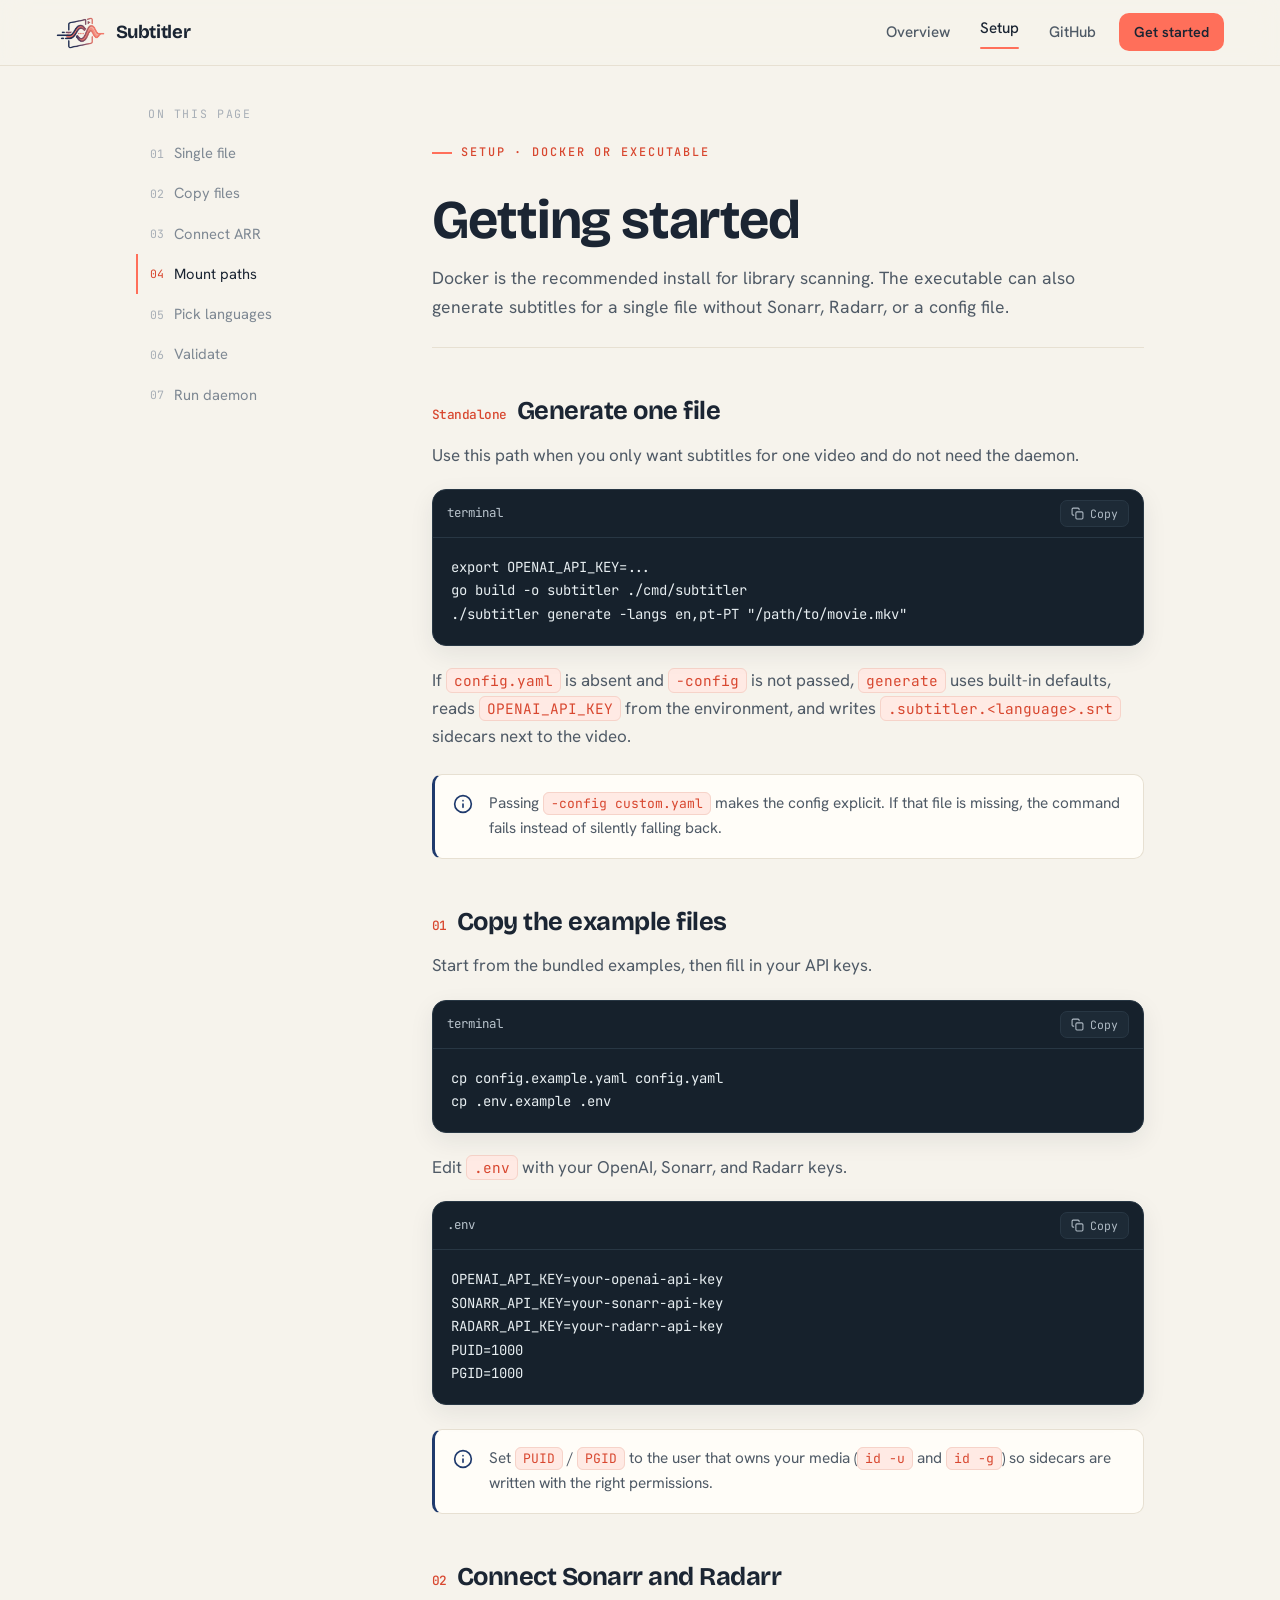
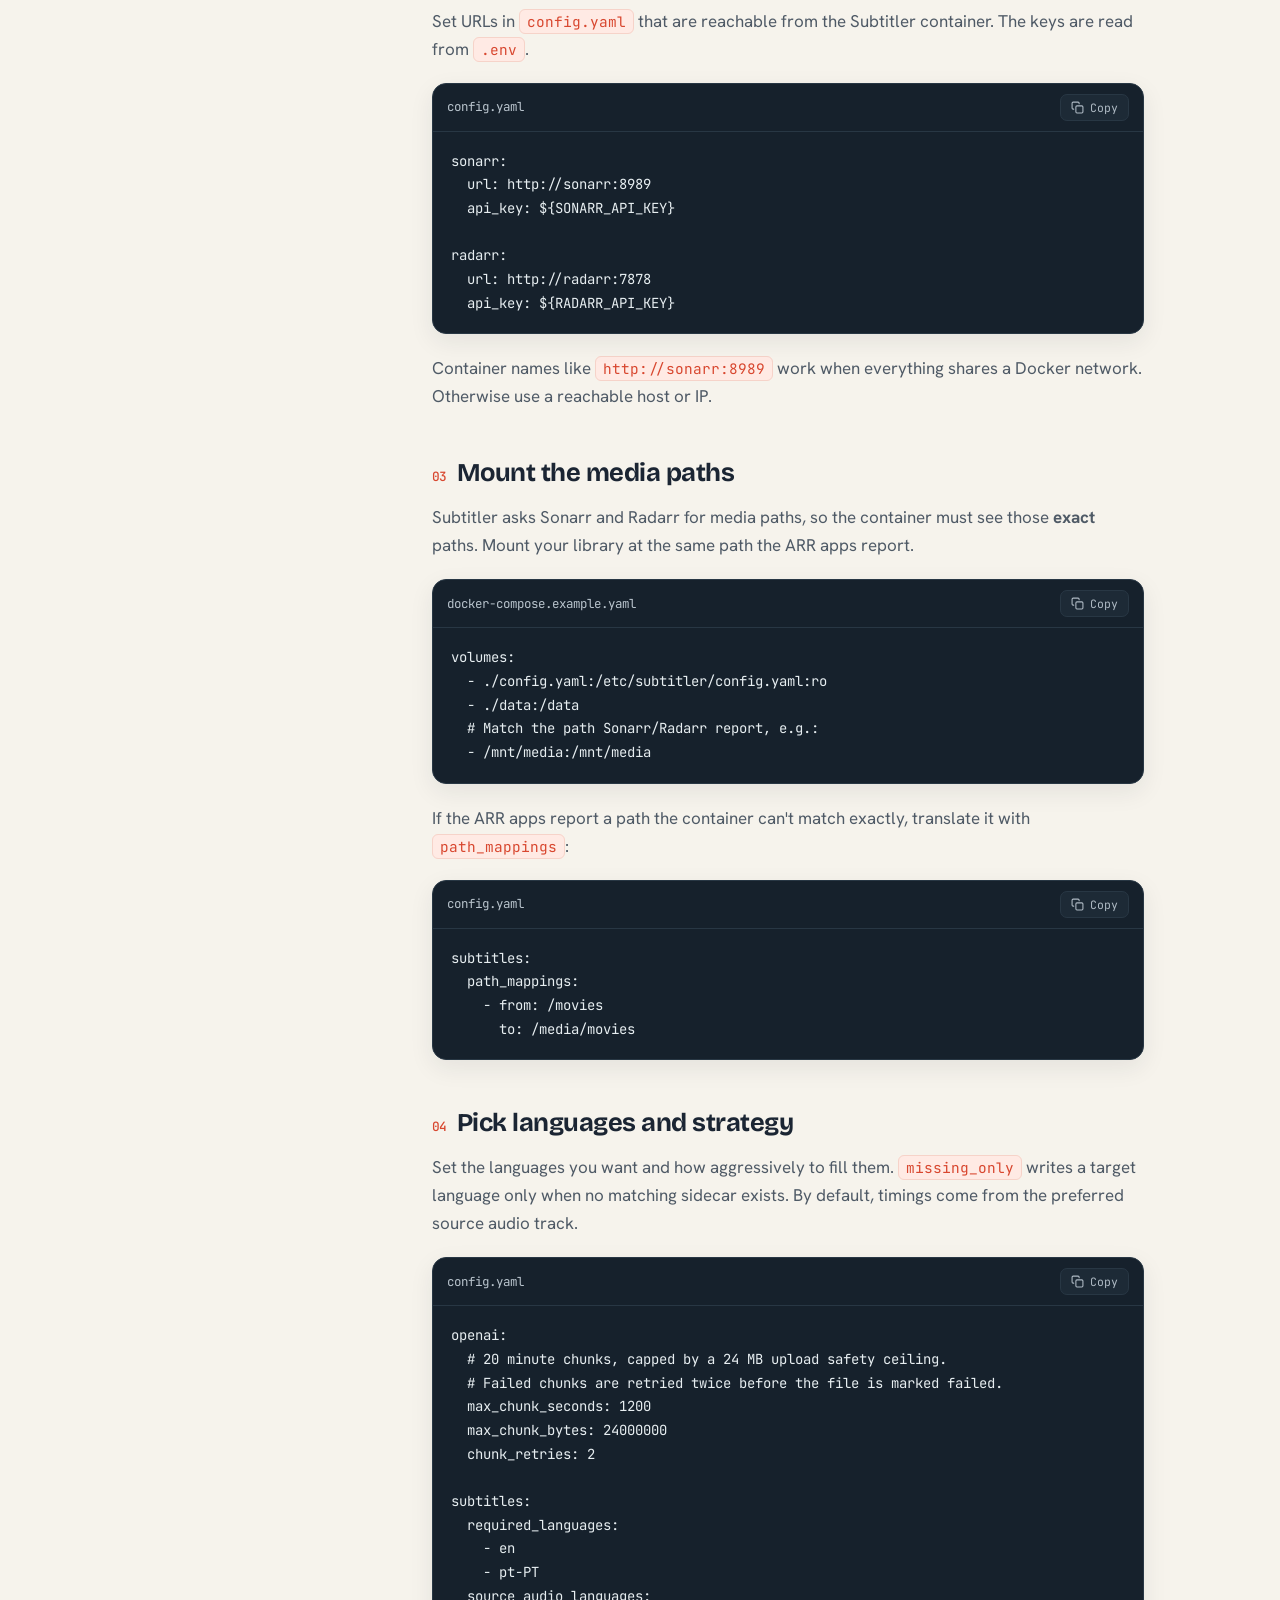
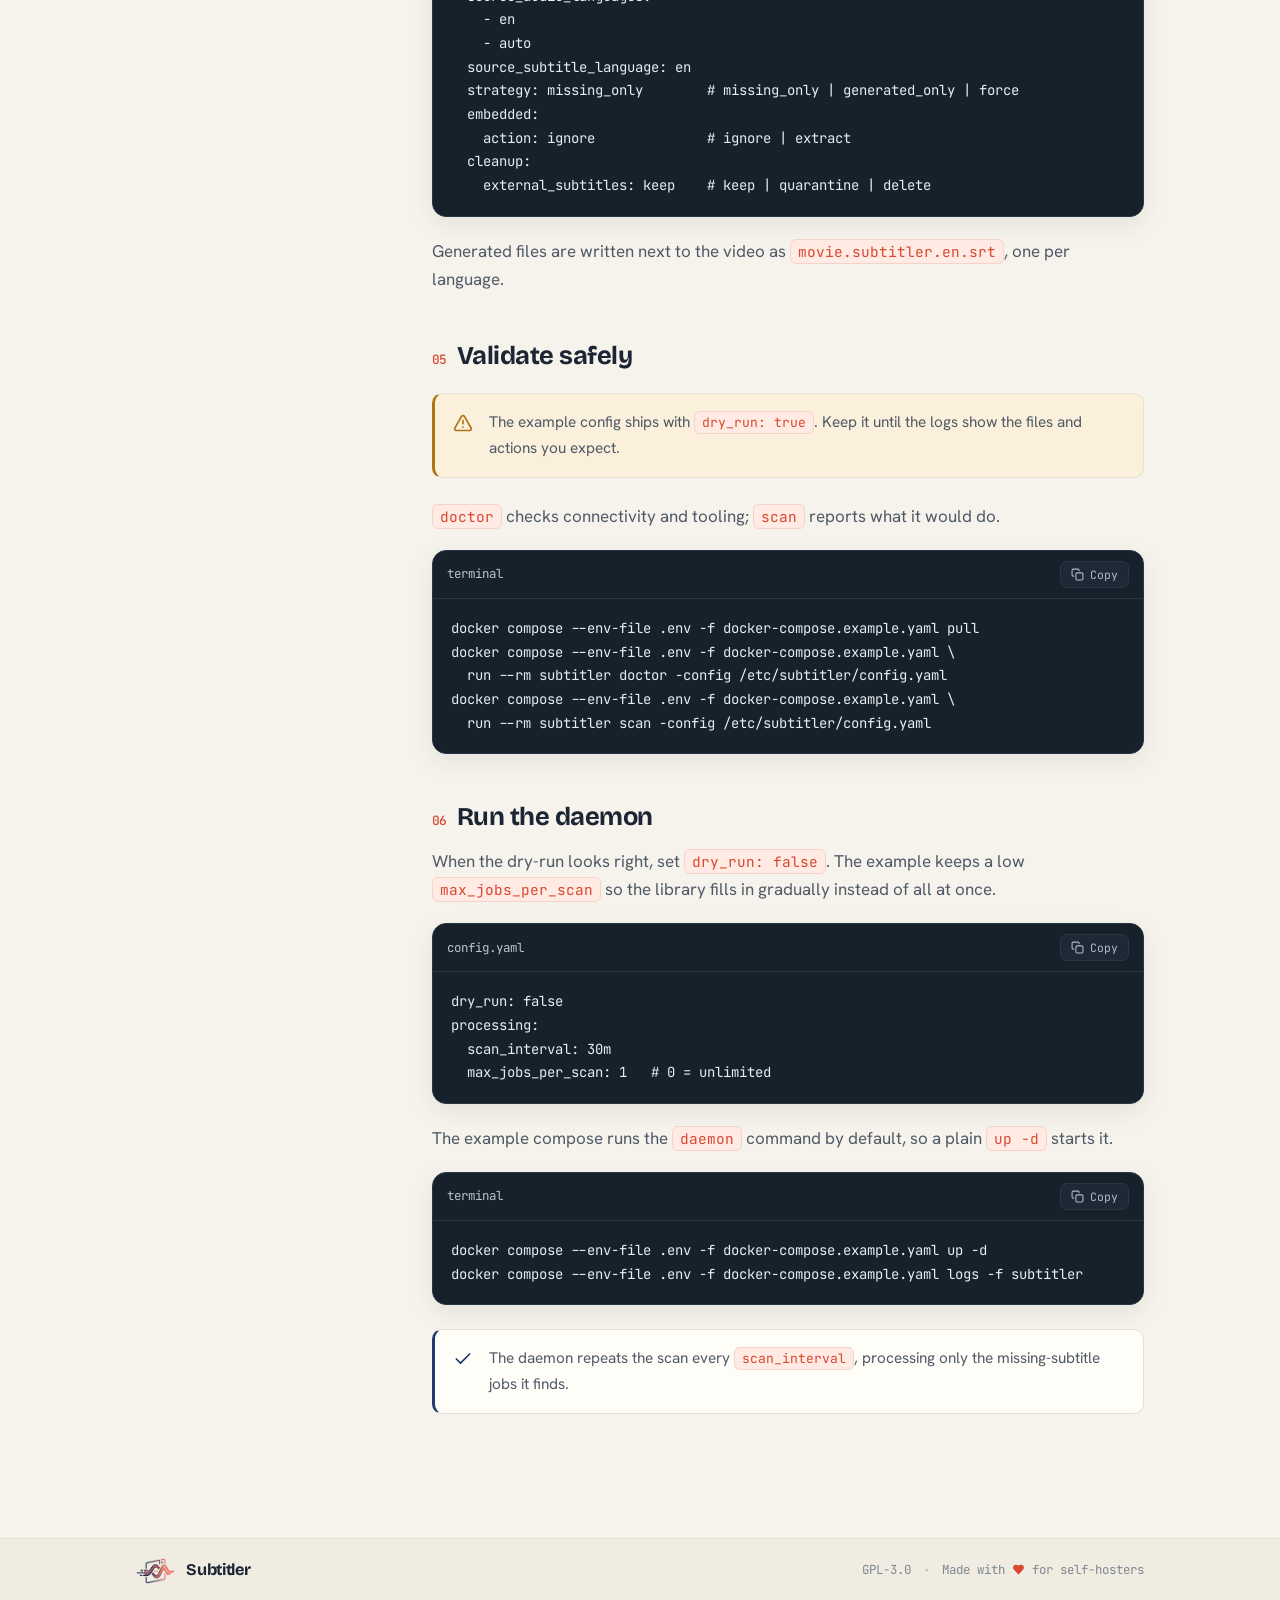
==== commit dcdd5741: "Improve transcription chunk validation" ====
--- a/docs/getting-started.html
+++ b/docs/getting-started.html
@@ -161,7 +161,14 @@
             <span class="fname">config.yaml</span>
             <button class="code-copy" type="button"><svg viewBox="0 0 24 24" fill="none" stroke="currentColor" stroke-width="2" stroke-linecap="round" stroke-linejoin="round"><rect x="9" y="9" width="13" height="13" rx="2"/><path d="M5 15H4a2 2 0 0 1-2-2V4a2 2 0 0 1 2-2h9a2 2 0 0 1 2 2v1"/></svg><span class="copy-label">Copy</span></button>
           </div>
-          <pre><code>subtitles:
+          <pre><code>openai:
+  # 20 minute chunks, capped by a 24 MB upload safety ceiling.
+  # Failed chunks are retried twice before the file is marked failed.
+  max_chunk_seconds: 1200
+  max_chunk_bytes: 24000000
+  chunk_retries: 2
+
+subtitles:
   required_languages:
     - en
     - pt-PT
